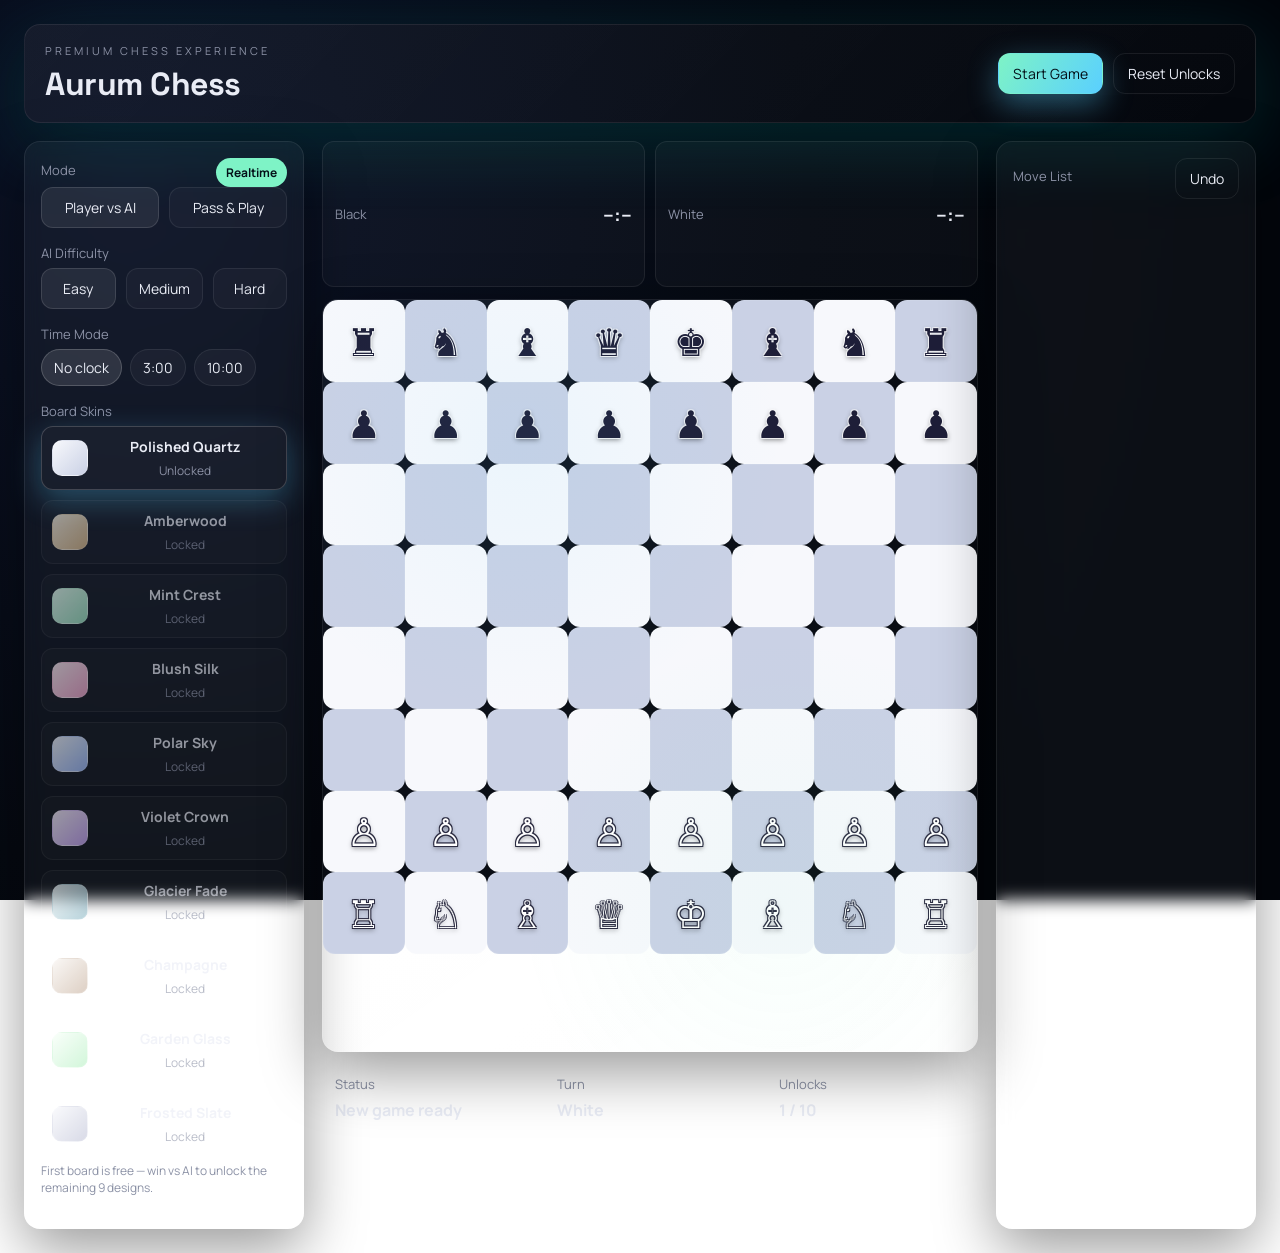
==== index.html @ 0bd2c120 "Added functionality, design sync with pieces, logic works, Contrast works and Buttons work" ====
<!DOCTYPE html>
<html lang="en">
<head>
	<meta charset="UTF-8">
	<meta name="viewport" content="width=device-width, initial-scale=1.0">
	<title>Aurum Chess</title>
	<link rel="preconnect" href="https://fonts.googleapis.com">
	<link rel="preconnect" href="https://fonts.gstatic.com" crossorigin>
	<link href="https://fonts.googleapis.com/css2?family=Manrope:wght@400;600;700&family=Space+Grotesk:wght@500;700&display=swap" rel="stylesheet">
	<link rel="stylesheet" href="styles/main.css">
</head>
<body>
	<div class="hero-grid">
		<header class="topbar">
			<div>
				<p class="eyebrow">Premium Chess Experience</p>
				<h1>Aurum Chess</h1>
			</div>
			<div class="top-actions">
				<button id="newGameBtn" class="primary">Start Game</button>
				<button id="resetProgressBtn" class="ghost" title="Reset unlocks">Reset Unlocks</button>
			</div>
		</header>

		<main class="layout">
			<section class="panel controls">
				<div class="control-block">
					<div class="label-row">
						<p class="label">Mode</p>
						<span class="pill">Realtime</span>
					</div>
					<div class="segmented">
						<button data-mode="ai" class="seg active" id="modeAI">Player vs AI</button>
						<button data-mode="pvp" class="seg" id="modePvp">Pass & Play</button>
					</div>
				</div>

				<div class="control-block" id="aiControls">
					<p class="label">AI Difficulty</p>
					<div class="segmented small">
						<button data-difficulty="easy" class="seg active">Easy</button>
						<button data-difficulty="medium" class="seg">Medium</button>
						<button data-difficulty="hard" class="seg">Hard</button>
					</div>
				</div>

				<div class="control-block">
					<p class="label">Time Mode</p>
					<div class="chips" id="timeControls">
						<button data-time="untimed" class="chip active">No clock</button>
						<button data-time="180" class="chip">3:00</button>
						<button data-time="600" class="chip">10:00</button>
					</div>
				</div>

				<div class="control-block">
					<p class="label">Board Skins</p>
					<div class="theme-grid" id="themeGrid"></div>
					<p class="hint">First board is free — win vs AI to unlock the remaining 9 designs.</p>
				</div>
			</section>

			<section class="board-wrapper">
				<div class="timers">
					<div class="clock" id="clockBlack">
						<span class="tag">Black</span>
						<span class="time" id="timeBlack">--:--</span>
					</div>
					<div class="clock" id="clockWhite">
						<span class="tag">White</span>
						<span class="time" id="timeWhite">--:--</span>
					</div>
				</div>

				<div class="board-shell">
					<div class="board" id="board"></div>
					<div class="board-overlay" id="boardOverlay"></div>
				</div>

				<div class="info-row">
					<div class="status">
						<p class="label">Status</p>
						<p class="value" id="statusText">Ready</p>
					</div>
					<div class="status">
						<p class="label">Turn</p>
						<p class="value" id="turnText">White</p>
					</div>
					<div class="status">
						<p class="label">Unlocks</p>
						<p class="value" id="unlockText">1 / 10</p>
					</div>
				</div>
			</section>

			<section class="panel moves">
				<div class="label-row">
					<p class="label">Move List</p>
					<button class="ghost" id="undoBtn">Undo</button>
				</div>
				<ol id="moveList" class="move-list"></ol>
			</section>
		</main>
	</div>

	<template id="themeCardTemplate">
		<button class="theme-card">
			<span class="swatch" aria-hidden="true"></span>
			<span class="title"></span>
			<span class="lock" aria-hidden="true">Locked</span>
		</button>
	</template>

	<script type="module" src="js/app.js"></script>
</body>
</html>
---- styles/main.css ----
* {
    box-sizing: border-box;
}

:root {
    --bg: radial-gradient(circle at 10% 20%, #0b1226, #050911 50%, #03060c 80%);
    --text: #e9ecf5;
    --muted: #8c92a6;
    --card: rgba(255, 255, 255, 0.04);
    --stroke: rgba(255, 255, 255, 0.08);
    --glow: 0 20px 80px rgba(0, 245, 255, 0.15);
    --shadow: 0 20px 60px rgba(0, 0, 0, 0.4);
    --accent: #7ef3c6;
    --accent-2: #5ad0ff;
    --danger: #ff8fa3;

    /* board theme defaults */
    --light-square: #f7f8fc;
    --dark-square: #cad1e5;
    --accent-strong: #5ad0ff;
    --accent-soft: rgba(90, 208, 255, 0.18);
}

body {
    margin: 0;
    min-height: 100vh;
    font-family: 'Manrope', system-ui, -apple-system, sans-serif;
    color: var(--text);
    background: var(--bg);
    background-attachment: fixed;
    padding: 24px;
}

.hero-grid {
    max-width: 1400px;
    margin: 0 auto;
    display: grid;
    gap: 18px;
}

.topbar {
    display: flex;
    align-items: center;
    justify-content: space-between;
    padding: 18px 20px;
    border: 1px solid var(--stroke);
    border-radius: 16px;
    background: linear-gradient(135deg, rgba(255,255,255,0.05), rgba(255,255,255,0.01));
    box-shadow: var(--glow), var(--shadow);
}

h1 {
    margin: 6px 0 0;
    font-family: 'Space Grotesk', 'Manrope', sans-serif;
    font-size: 32px;
    letter-spacing: -0.5px;
}

.eyebrow {
    margin: 0;
    text-transform: uppercase;
    letter-spacing: 3px;
    font-size: 11px;
    color: var(--muted);
}

.top-actions {
    display: flex;
    gap: 10px;
}

button {
    font-family: inherit;
    font-size: 14px;
    color: var(--text);
    border: none;
    border-radius: 12px;
    background: var(--card);
    padding: 10px 14px;
    cursor: pointer;
    border: 1px solid var(--stroke);
    transition: transform 0.15s ease, border-color 0.2s ease, background 0.2s ease, box-shadow 0.2s ease;
}

button:hover {
    transform: translateY(-1px);
    border-color: rgba(255, 255, 255, 0.18);
}

button:active {
    transform: translateY(0);
}

button.primary {
    background: linear-gradient(120deg, var(--accent), var(--accent-2));
    color: #041018;
    box-shadow: 0 10px 30px rgba(90, 208, 255, 0.4);
    border-color: transparent;
}

button.ghost {
    background: transparent;
    border-color: var(--stroke);
}

.layout {
    display: grid;
    grid-template-columns: 280px 1fr 260px;
    gap: 18px;
}

.panel {
    border: 1px solid var(--stroke);
    border-radius: 16px;
    background: var(--card);
    padding: 16px;
    box-shadow: var(--shadow);
    backdrop-filter: blur(8px);
}

.controls .control-block {
    margin-bottom: 16px;
}

.label {
    margin: 0 0 6px;
    color: var(--muted);
    font-size: 13px;
}

.label-row {
    display: flex;
    justify-content: space-between;
    align-items: center;
    gap: 10px;
}

.pill {
    padding: 6px 10px;
    border-radius: 20px;
    font-size: 12px;
    color: #041018;
    background: var(--accent);
    font-weight: 700;
}

.segmented {
    display: grid;
    grid-template-columns: repeat(2, 1fr);
    gap: 10px;
}

.segmented.small {
    grid-template-columns: repeat(3, 1fr);
}

.seg {
    padding: 10px 12px;
    background: rgba(255, 255, 255, 0.03);
}

.seg.active {
    background: rgba(255, 255, 255, 0.08);
    border-color: rgba(255, 255, 255, 0.12);
}

.chips {
    display: flex;
    gap: 8px;
    flex-wrap: wrap;
}

.chip {
    background: rgba(255, 255, 255, 0.04);
    border-radius: 999px;
    padding: 8px 12px;
    border: 1px solid var(--stroke);
}

.chip.active {
    background: rgba(255, 255, 255, 0.12);
    border-color: rgba(255, 255, 255, 0.18);
}

.theme-grid {
    display: grid;
    grid-template-columns: repeat(auto-fit, minmax(120px, 1fr));
    gap: 10px;
}

.theme-card {
    width: 100%;
    padding: 10px;
    display: grid;
    gap: 6px;
    align-items: center;
    grid-template-columns: 36px 1fr;
    grid-template-rows: auto auto;
    background: rgba(255, 255, 255, 0.03);
}

.theme-card .swatch {
    width: 36px;
    height: 36px;
    border-radius: 10px;
    border: 1px solid rgba(255, 255, 255, 0.15);
    grid-row: span 2;
}

.theme-card .title {
    font-weight: 700;
}

.theme-card .lock {
    color: var(--muted);
    font-size: 12px;
}

.theme-card.locked {
    opacity: 0.6;
    cursor: not-allowed;
}

.theme-card.active {
    border-color: rgba(255, 255, 255, 0.18);
    box-shadow: 0 10px 30px rgba(90, 208, 255, 0.3);
}

.hint {
    margin: 6px 0 0;
    font-size: 12px;
    color: var(--muted);
}

.board-wrapper {
    display: grid;
    gap: 12px;
}

.timers {
    display: grid;
    grid-template-columns: repeat(2, 1fr);
    gap: 10px;
}

.clock {
    border: 1px solid var(--stroke);
    border-radius: 12px;
    padding: 10px 12px;
    background: rgba(255, 255, 255, 0.03);
    display: flex;
    align-items: center;
    justify-content: space-between;
}

.clock .tag {
    color: var(--muted);
    font-size: 13px;
}

.clock .time {
    font-weight: 700;
    font-size: 20px;
}

.board-shell {
    position: relative;
    border-radius: 16px;
    overflow: hidden;
    box-shadow: var(--shadow);
    border: 1px solid var(--stroke);
    background: linear-gradient(145deg, rgba(255,255,255,0.04), rgba(255,255,255,0.01));
}

.board {
    position: relative;
    width: 100%;
    aspect-ratio: 1;
    display: grid;
    grid-template-columns: repeat(8, 1fr);
    grid-template-rows: repeat(8, 1fr);
}

.square {
    position: relative;
    display: grid;
    place-items: center;
    font-size: 36px;
    user-select: none;
    transition: background 0.2s ease, transform 0.1s ease;
}

.square.light {
    background: var(--light-square);
}

.square.dark {
    background: var(--dark-square);
}

.square .piece {
    font-size: 38px;
    line-height: 1;
    display: block;
    pointer-events: none;
    user-select: none;
    transition: transform 0.1s ease;
}

/* White pieces — ivory fill, crisp dark outline on every theme */
.square .piece-w {
    color: var(--pw-color, #f5f2e8);
    text-shadow:
        1px  1px 0 var(--pw-stroke, #1a1a2a),
       -1px -1px 0 var(--pw-stroke, #1a1a2a),
        1px -1px 0 var(--pw-stroke, #1a1a2a),
       -1px  1px 0 var(--pw-stroke, #1a1a2a),
        0    2px 5px rgba(0,0,0,0.55);
}

/* Black pieces — deep fill, light halo so they pop on bright squares */
.square .piece-b {
    color: var(--pb-color, #1c1830);
    text-shadow:
        1px  1px 0 var(--pb-stroke, rgba(255,255,255,0.55)),
       -1px -1px 0 var(--pb-stroke, rgba(255,255,255,0.55)),
        1px -1px 0 var(--pb-stroke, rgba(255,255,255,0.55)),
       -1px  1px 0 var(--pb-stroke, rgba(255,255,255,0.55)),
        0    2px 5px rgba(0,0,0,0.45);
}

.square.highlight-move::after {
    content: '';
    width: 18px;
    height: 18px;
    border-radius: 50%;
    background: var(--accent-soft);
    border: 2px solid var(--accent-strong);
    position: absolute;
}

.square.capture::after {
    width: 70%;
    height: 70%;
    border-radius: 10px;
}

.square.selected {
    outline: 2px solid var(--accent-strong);
    outline-offset: -2px;
}

.square.last-move {
    box-shadow: inset 0 0 0 3px rgba(255, 255, 255, 0.18);
}

.square.in-check {
    box-shadow: inset 0 0 0 3px var(--danger);
}

.board-overlay {
    position: absolute;
    inset: 0;
    pointer-events: none;
    background: radial-gradient(circle at 30% 20%, rgba(90, 208, 255, 0.07), transparent 35%),
                radial-gradient(circle at 70% 80%, rgba(126, 243, 198, 0.06), transparent 35%);
}

.info-row {
    display: grid;
    grid-template-columns: repeat(3, 1fr);
    gap: 10px;
}

.status {
    border: 1px solid var(--stroke);
    border-radius: 12px;
    padding: 10px 12px;
    background: rgba(255, 255, 255, 0.03);
}

.status .value {
    margin: 2px 0 0;
    font-size: 16px;
    font-weight: 700;
}

.moves .move-list {
    margin: 12px 0 0;
    padding-left: 20px;
    max-height: calc(100vh - 220px);
    overflow-y: auto;
    display: grid;
    gap: 8px;
}

.move-list li {
    background: rgba(255, 255, 255, 0.03);
    padding: 8px 10px;
    border-radius: 10px;
    border: 1px solid var(--stroke);
    list-style-position: inside;
}

@media (max-width: 1100px) {
    .layout {
        grid-template-columns: 1fr;
    }

    .timers {
        grid-template-columns: repeat(2, minmax(0, 1fr));
    }

    .info-row {
        grid-template-columns: repeat(3, minmax(0, 1fr));
    }
}

@media (max-width: 720px) {
    body {
        padding: 14px;
    }

    .layout {
        grid-template-columns: 1fr;
    }

    .board {
        max-width: 100%;
    }

    .info-row {
        grid-template-columns: repeat(2, minmax(0, 1fr));
    }
}

/* ── Board theme swatches ───────────────────────────────────────────────
   Each theme sets square colours, accent colours, and overrides
   piece fill / stroke so pieces are always readable on that palette.
──────────────────────────────────────────────────────────────────────── */

/* 0 · Polished Quartz (cool grey-blue) */
.theme-0 {
    --light-square: #f7f8fc; --dark-square: #cad1e5;
    --accent-strong: #5ad0ff; --accent-soft: rgba(90,208,255,0.18);
    --pw-color: #ffffff; --pw-stroke: #2a2a40;
    --pb-color: #1e1e38; --pb-stroke: rgba(255,255,255,0.6);
}

/* 1 · Amberwood (warm honey-brown) */
.theme-1 {
    --light-square: #f8f0df; --dark-square: #d8b889;
    --accent-strong: #ffb347; --accent-soft: rgba(255,179,71,0.22);
    --pw-color: #fff8e7; --pw-stroke: #3d1c02;
    --pb-color: #2b0f00; --pb-stroke: rgba(255,230,180,0.65);
}

/* 2 · Mint Crest (fresh green) */
.theme-2 {
    --light-square: #e7fff3; --dark-square: #9de5c2;
    --accent-strong: #46d681; --accent-soft: rgba(70,214,129,0.18);
    --pw-color: #f4fff9; --pw-stroke: #0d2b1a;
    --pb-color: #0d2b1a; --pb-stroke: rgba(200,255,225,0.6);
}

/* 3 · Blush Silk (soft pink) */
.theme-3 {
    --light-square: #ffeef5; --dark-square: #f3a6cd;
    --accent-strong: #ff6fbd; --accent-soft: rgba(255,111,189,0.18);
    --pw-color: #fff0f7; --pw-stroke: #5a0030;
    --pb-color: #3b0020; --pb-stroke: rgba(255,210,235,0.65);
}

/* 4 · Polar Sky (periwinkle-blue) */
.theme-4 {
    --light-square: #f2f7ff; --dark-square: #9fbdfc;
    --accent-strong: #6f8bff; --accent-soft: rgba(111,139,255,0.2);
    --pw-color: #eef4ff; --pw-stroke: #18215c;
    --pb-color: #101840; --pb-stroke: rgba(210,225,255,0.6);
}

/* 5 · Violet Crown (lavender-purple) */
.theme-5 {
    --light-square: #f9f2ff; --dark-square: #c9a6f7;
    --accent-strong: #b073ff; --accent-soft: rgba(176,115,255,0.2);
    --pw-color: #fbf4ff; --pw-stroke: #2e0050;
    --pb-color: #220040; --pb-stroke: rgba(240,210,255,0.6);
}

/* 6 · Glacier Fade (teal-grey) */
.theme-6 {
    --light-square: #eef6f7; --dark-square: #89b6c4;
    --accent-strong: #49c1ff; --accent-soft: rgba(73,193,255,0.16);
    --pw-color: #f0fafc; --pw-stroke: #0d2d38;
    --pb-color: #062030; --pb-stroke: rgba(195,235,245,0.6);
}

/* 7 · Champagne (warm taupe) */
.theme-7 {
    --light-square: #f7f3ef; --dark-square: #c7b09d;
    --accent-strong: #e5c08c; --accent-soft: rgba(229,192,140,0.2);
    --pw-color: #fffbf5; --pw-stroke: #3a2510;
    --pb-color: #2a180a; --pb-stroke: rgba(255,240,210,0.6);
}

/* 8 · Garden Glass (bright sage) */
.theme-8 {
    --light-square: #f6fff7; --dark-square: #b5f0c2;
    --accent-strong: #7be495; --accent-soft: rgba(123,228,149,0.2);
    --pw-color: #f4fff6; --pw-stroke: #103020;
    --pb-color: #0c2518; --pb-stroke: rgba(210,255,220,0.6);
}

/* 9 · Frosted Slate (muted silver) */
.theme-9 {
    --light-square: #f6f7fb; --dark-square: #bfc2d7;
    --accent-strong: #9aa4ff; --accent-soft: rgba(154,164,255,0.2);
    --pw-color: #f8f9ff; --pw-stroke: #20223a;
    --pb-color: #181a30; --pb-stroke: rgba(220,225,255,0.6);
}
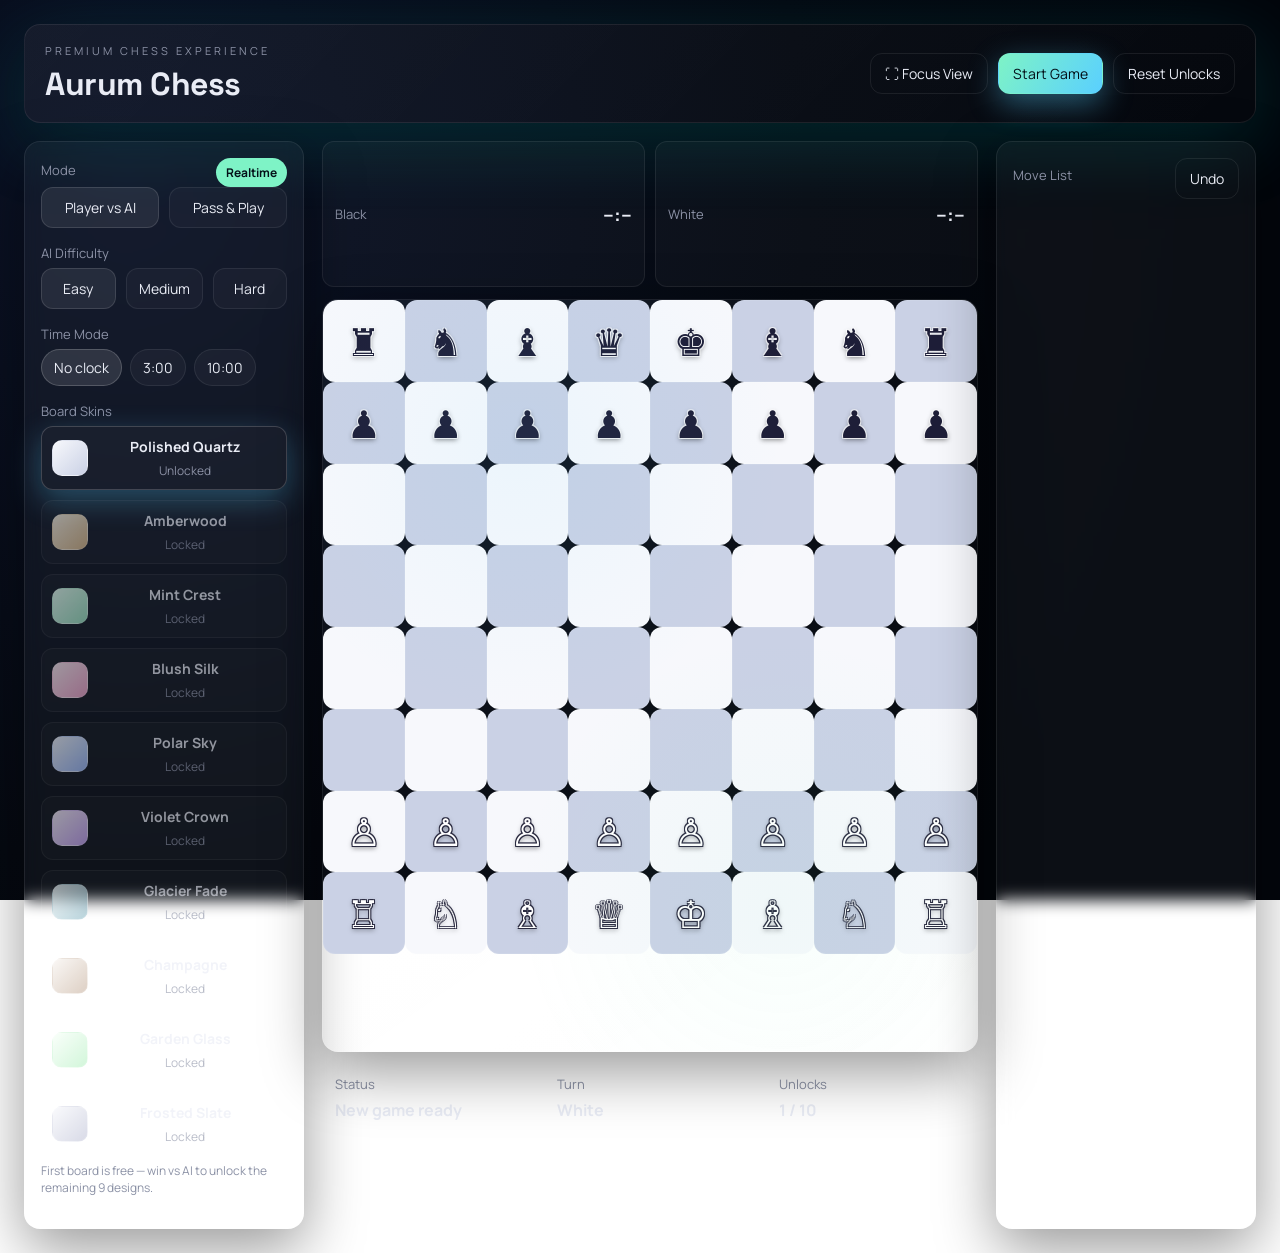
==== commit 5088818d: "Added focus mode and made local server friendly." ====
--- a/index.html
+++ b/index.html
@@ -17,6 +17,7 @@
 				<h1>Aurum Chess</h1>
 			</div>
 			<div class="top-actions">
+				<button id="focusBtn" class="ghost" title="Toggle board focus view">⛶ Focus View</button>
 				<button id="newGameBtn" class="primary">Start Game</button>
 				<button id="resetProgressBtn" class="ghost" title="Reset unlocks">Reset Unlocks</button>
 			</div>
@@ -111,6 +112,52 @@
 		</button>
 	</template>
 
-	<script type="module" src="js/app.js"></script>
+	<!-- Focus-mode overlay -->
+	<div class="focus-overlay" id="focusOverlay" aria-hidden="true">
+		<div class="focus-board-col">
+			<div class="focus-captured" id="focusCapturedBlack">
+				<span class="fc-label">Black took</span>
+				<span class="fc-pieces" id="fcBlackPieces"></span>
+			</div>
+			<div class="focus-board-shell" id="focusBoardShell"></div>
+			<div class="focus-captured" id="focusCapturedWhite">
+				<span class="fc-label">White took</span>
+				<span class="fc-pieces" id="fcWhitePieces"></span>
+			</div>
+		</div>
+		<aside class="focus-sidebar">
+			<div class="focus-clocks">
+				<div class="focus-clock" id="focusClockBlack">
+					<span class="fc-name">Black</span>
+					<span class="fc-time" id="focusTimeBlack">--:--</span>
+				</div>
+				<div class="focus-clock" id="focusClockWhite">
+					<span class="fc-name">White</span>
+					<span class="fc-time" id="focusTimeWhite">--:--</span>
+				</div>
+			</div>
+			<div class="focus-status-row">
+				<div class="focus-stat">
+					<p class="label">Status</p>
+					<p class="value" id="focusStatusText">Ready</p>
+				</div>
+				<div class="focus-stat">
+					<p class="label">Turn</p>
+					<p class="value" id="focusTurnText">White</p>
+				</div>
+			</div>
+			<div class="focus-moves-wrap">
+				<div class="label-row">
+					<p class="label">Move List</p>
+				</div>
+				<ol id="focusMoveList" class="move-list focus-move-list"></ol>
+			</div>
+			<button class="ghost focus-exit" id="focusExitBtn">✕ Exit Focus</button>
+		</aside>
+	</div>
+
+	<script src="js/chessEngine.js"></script>
+	<script src="js/ai.js"></script>
+	<script src="js/app.js"></script>
 </body>
 </html>
--- a/styles/main.css
+++ b/styles/main.css
@@ -434,7 +434,201 @@
     }
 }
 
-/* ── Board theme swatches ───────────────────────────────────────────────
+/* ── Focus View ────────────────────────────────────────────────────────── */
+
+.focus-overlay {
+    display: none;
+    position: fixed;
+    inset: 0;
+    z-index: 100;
+    background: var(--bg);
+    background-attachment: fixed;
+    padding: 18px;
+    gap: 18px;
+    align-items: stretch;
+}
+
+body.focus-active .focus-overlay {
+    display: grid;
+    grid-template-columns: 1fr 340px;
+    grid-template-rows: 1fr;
+}
+
+/* Left column: captured bar + board + captured bar */
+.focus-board-col {
+    display: grid;
+    grid-template-rows: auto 1fr auto;
+    gap: 10px;
+    min-width: 0;
+}
+
+.focus-board-shell {
+    position: relative;
+    min-width: 0;
+    min-height: 0;
+}
+
+/* The actual .board-shell inside focus gets square sizing via container */
+.focus-board-shell .board-shell {
+    width: 100%;
+    height: 100%;
+    max-height: calc(100vh - 120px);
+    aspect-ratio: 1;
+    border-radius: 16px;
+    overflow: hidden;
+    box-shadow: var(--shadow);
+    border: 1px solid var(--stroke);
+}
+
+.focus-board-shell .board {
+    width: 100%;
+    height: 100%;
+    aspect-ratio: 1;
+}
+
+/* Captured pieces bars */
+.focus-captured {
+    display: flex;
+    align-items: center;
+    gap: 10px;
+    padding: 8px 12px;
+    border: 1px solid var(--stroke);
+    border-radius: 12px;
+    background: rgba(255,255,255,0.03);
+    flex-wrap: wrap;
+}
+
+.fc-label {
+    font-size: 12px;
+    color: var(--muted);
+    white-space: nowrap;
+    font-weight: 600;
+    text-transform: uppercase;
+    letter-spacing: 1px;
+}
+
+.fc-pieces {
+    font-size: 20px;
+    letter-spacing: 2px;
+    line-height: 1;
+}
+
+/* Right sidebar */
+.focus-sidebar {
+    display: grid;
+    grid-template-rows: auto auto 1fr auto;
+    gap: 14px;
+    padding: 14px;
+    border: 1px solid var(--stroke);
+    border-radius: 16px;
+    background: rgba(255,255,255,0.03);
+    backdrop-filter: blur(10px);
+    overflow: hidden;
+}
+
+.focus-clocks {
+    display: grid;
+    grid-template-columns: 1fr 1fr;
+    gap: 10px;
+}
+
+.focus-clock {
+    border: 1px solid var(--stroke);
+    border-radius: 12px;
+    padding: 12px 14px;
+    background: rgba(255,255,255,0.03);
+    text-align: center;
+    transition: border-color 0.25s ease, box-shadow 0.25s ease;
+}
+
+.focus-clock.active {
+    border-color: var(--accent);
+    box-shadow: 0 0 20px rgba(126,243,198,0.25);
+}
+
+.focus-clock .fc-name {
+    display: block;
+    font-size: 12px;
+    color: var(--muted);
+    text-transform: uppercase;
+    letter-spacing: 1.5px;
+    margin-bottom: 6px;
+}
+
+.focus-clock .fc-time {
+    display: block;
+    font-family: 'Space Grotesk', monospace;
+    font-size: 28px;
+    font-weight: 700;
+    letter-spacing: 2px;
+}
+
+.focus-status-row {
+    display: grid;
+    grid-template-columns: 1fr 1fr;
+    gap: 10px;
+}
+
+.focus-stat {
+    border: 1px solid var(--stroke);
+    border-radius: 12px;
+    padding: 10px 12px;
+    background: rgba(255,255,255,0.03);
+}
+
+.focus-stat .label {
+    margin: 0 0 4px;
+    font-size: 12px;
+    color: var(--muted);
+}
+
+.focus-stat .value {
+    margin: 0;
+    font-size: 15px;
+    font-weight: 700;
+}
+
+.focus-moves-wrap {
+    overflow: hidden;
+    display: flex;
+    flex-direction: column;
+    gap: 8px;
+}
+
+.focus-move-list {
+    flex: 1;
+    overflow-y: auto;
+    max-height: none;
+    height: 100%;
+}
+
+.focus-exit {
+    width: 100%;
+    justify-content: center;
+    text-align: center;
+    border-color: var(--danger);
+    color: var(--danger);
+}
+
+.focus-exit:hover {
+    background: rgba(255,143,163,0.08);
+}
+
+@media (max-width: 800px) {
+    body.focus-active .focus-overlay {
+        grid-template-columns: 1fr;
+        grid-template-rows: 1fr auto;
+        overflow-y: auto;
+    }
+    .focus-board-shell .board-shell {
+        max-height: 60vw;
+    }
+    .focus-sidebar {
+        grid-template-rows: auto auto auto auto;
+    }
+}
+
+/* ── end Focus View ───────────────────────────────────────────────────
    Each theme sets square colours, accent colours, and overrides
    piece fill / stroke so pieces are always readable on that palette.
 ──────────────────────────────────────────────────────────────────────── */
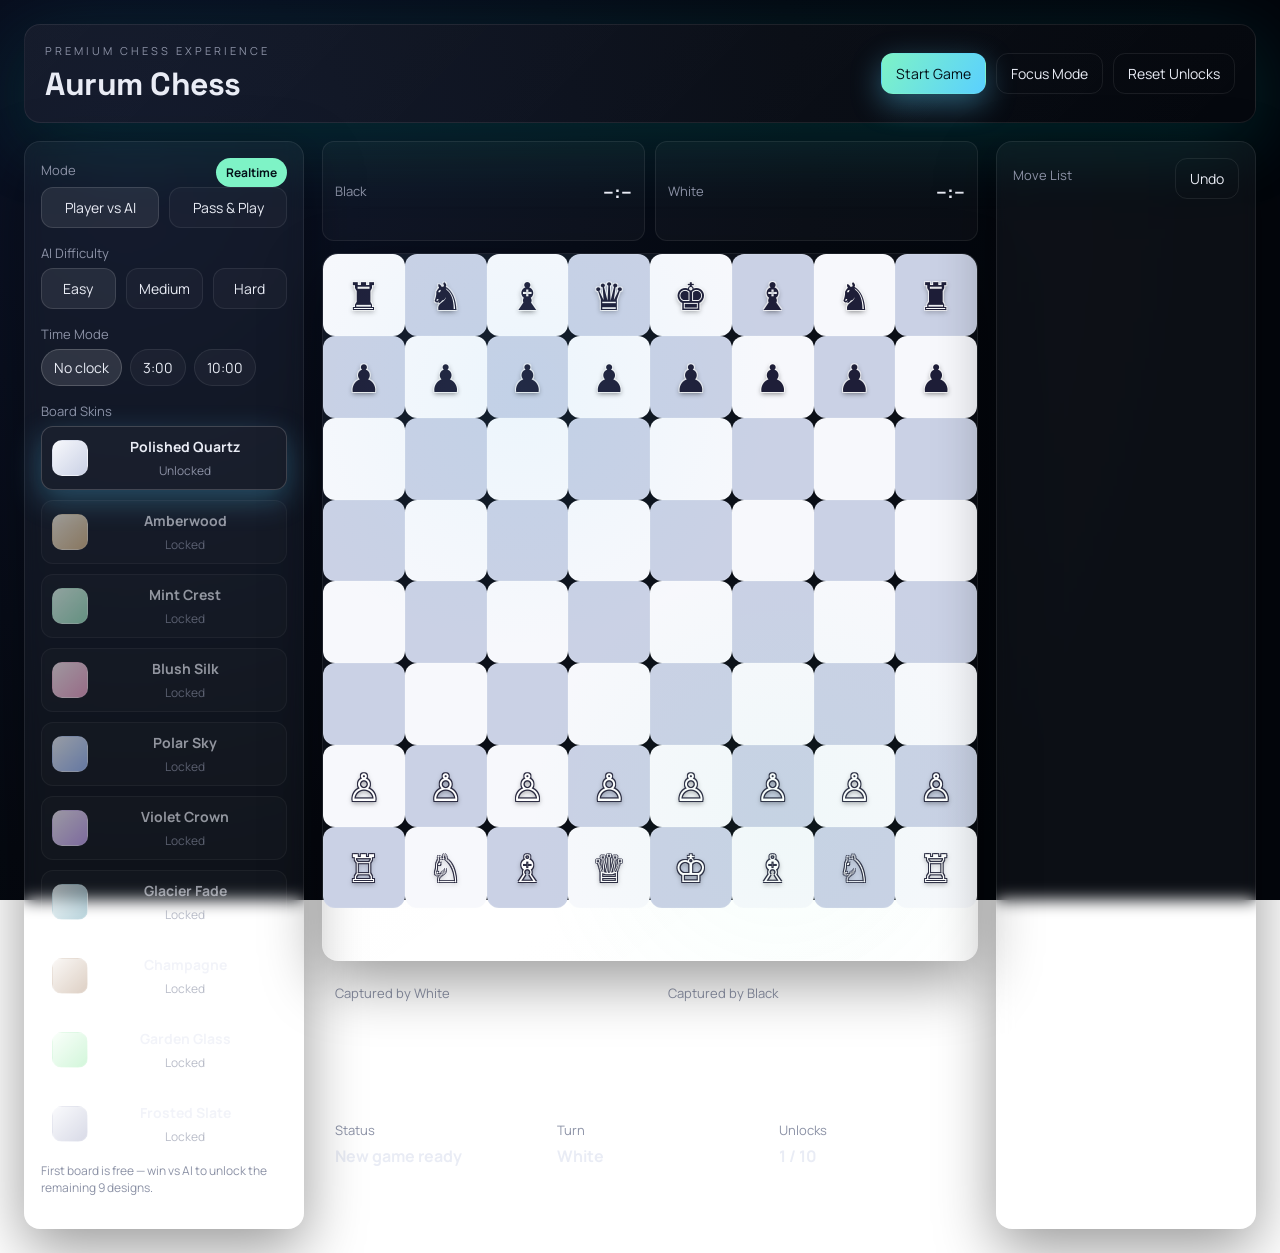
==== commit dd1446fc: "Completely optimized and all bugs fixed for focus mode (18-02-2026)" ====
--- a/index.html
+++ b/index.html
@@ -17,13 +17,67 @@
 				<h1>Aurum Chess</h1>
 			</div>
 			<div class="top-actions">
-				<button id="focusBtn" class="ghost" title="Toggle board focus view">⛶ Focus View</button>
 				<button id="newGameBtn" class="primary">Start Game</button>
+				<button id="focusModeBtn" class="ghost">Focus Mode</button>
 				<button id="resetProgressBtn" class="ghost" title="Reset unlocks">Reset Unlocks</button>
 			</div>
 		</header>
 
-		<main class="layout">
+		<!-- ═══ Focus Mode Layout (hidden by default) ═══ -->
+		<div class="focus-layout" id="focusLayout">
+			<div class="focus-board-area">
+				<div class="board-shell" id="focusBoardShell">
+					<div class="board" id="focusBoard"></div>
+					<div class="board-overlay"></div>
+				</div>
+			</div>
+
+			<div class="focus-center">
+				<div class="focus-clock">
+					<span class="tag">Black</span>
+					<span class="time" id="focusTimeBlack">--:--</span>
+				</div>
+
+				<div class="focus-captured">
+					<p class="label">Captured by White</p>
+					<div class="captured-row" id="focusCapturedWhite"></div>
+				</div>
+
+				<div class="focus-vs">VS</div>
+
+				<div class="focus-captured">
+					<p class="label">Captured by Black</p>
+					<div class="captured-row" id="focusCapturedBlack"></div>
+				</div>
+
+				<div class="focus-clock">
+					<span class="tag">White</span>
+					<span class="time" id="focusTimeWhite">--:--</span>
+				</div>
+			</div>
+
+			<div class="focus-right panel">
+				<div class="focus-info">
+					<div class="status">
+						<p class="label">Status</p>
+						<p class="value" id="focusStatusText">Ready</p>
+					</div>
+					<div class="status">
+						<p class="label">Turn</p>
+						<p class="value" id="focusTurnText">White</p>
+					</div>
+				</div>
+				<div class="label-row">
+					<p class="label">Move List</p>
+					<button class="ghost" id="focusUndoBtn">Undo</button>
+				</div>
+				<ol id="focusMoveList" class="move-list"></ol>
+				<button class="ghost exit-focus-btn" id="exitFocusBtn">✕ Exit Focus</button>
+			</div>
+		</div>
+
+		<!-- ═══ Normal Layout ═══ -->
+		<main class="layout" id="normalLayout">
 			<section class="panel controls">
 				<div class="control-block">
 					<div class="label-row">
@@ -78,6 +132,17 @@
 					<div class="board-overlay" id="boardOverlay"></div>
 				</div>
 
+				<div class="captured-bar">
+					<div class="captured-side">
+						<p class="label">Captured by White</p>
+						<div class="captured-row" id="capturedWhite"></div>
+					</div>
+					<div class="captured-side">
+						<p class="label">Captured by Black</p>
+						<div class="captured-row" id="capturedBlack"></div>
+					</div>
+				</div>
+
 				<div class="info-row">
 					<div class="status">
 						<p class="label">Status</p>
@@ -112,52 +177,6 @@
 		</button>
 	</template>
 
-	<!-- Focus-mode overlay -->
-	<div class="focus-overlay" id="focusOverlay" aria-hidden="true">
-		<div class="focus-board-col">
-			<div class="focus-captured" id="focusCapturedBlack">
-				<span class="fc-label">Black took</span>
-				<span class="fc-pieces" id="fcBlackPieces"></span>
-			</div>
-			<div class="focus-board-shell" id="focusBoardShell"></div>
-			<div class="focus-captured" id="focusCapturedWhite">
-				<span class="fc-label">White took</span>
-				<span class="fc-pieces" id="fcWhitePieces"></span>
-			</div>
-		</div>
-		<aside class="focus-sidebar">
-			<div class="focus-clocks">
-				<div class="focus-clock" id="focusClockBlack">
-					<span class="fc-name">Black</span>
-					<span class="fc-time" id="focusTimeBlack">--:--</span>
-				</div>
-				<div class="focus-clock" id="focusClockWhite">
-					<span class="fc-name">White</span>
-					<span class="fc-time" id="focusTimeWhite">--:--</span>
-				</div>
-			</div>
-			<div class="focus-status-row">
-				<div class="focus-stat">
-					<p class="label">Status</p>
-					<p class="value" id="focusStatusText">Ready</p>
-				</div>
-				<div class="focus-stat">
-					<p class="label">Turn</p>
-					<p class="value" id="focusTurnText">White</p>
-				</div>
-			</div>
-			<div class="focus-moves-wrap">
-				<div class="label-row">
-					<p class="label">Move List</p>
-				</div>
-				<ol id="focusMoveList" class="move-list focus-move-list"></ol>
-			</div>
-			<button class="ghost focus-exit" id="focusExitBtn">✕ Exit Focus</button>
-		</aside>
-	</div>
-
-	<script src="js/chessEngine.js"></script>
-	<script src="js/ai.js"></script>
-	<script src="js/app.js"></script>
+	<script type="module" src="js/app.js"></script>
 </body>
 </html>
--- a/styles/main.css
+++ b/styles/main.css
@@ -372,6 +372,28 @@
     gap: 10px;
 }
 
+.captured-bar {
+    display: grid;
+    grid-template-columns: 1fr 1fr;
+    gap: 10px;
+}
+
+.captured-side {
+    border: 1px solid var(--stroke);
+    border-radius: 12px;
+    padding: 10px 12px;
+    background: rgba(255, 255, 255, 0.03);
+}
+
+.captured-row {
+    display: flex;
+    flex-wrap: wrap;
+    gap: 2px;
+    min-height: 28px;
+    font-size: 22px;
+    line-height: 1;
+}
+
 .status {
     border: 1px solid var(--stroke);
     border-radius: 12px;
@@ -434,201 +456,7 @@
     }
 }
 
-/* ── Focus View ────────────────────────────────────────────────────────── */
-
-.focus-overlay {
-    display: none;
-    position: fixed;
-    inset: 0;
-    z-index: 100;
-    background: var(--bg);
-    background-attachment: fixed;
-    padding: 18px;
-    gap: 18px;
-    align-items: stretch;
-}
-
-body.focus-active .focus-overlay {
-    display: grid;
-    grid-template-columns: 1fr 340px;
-    grid-template-rows: 1fr;
-}
-
-/* Left column: captured bar + board + captured bar */
-.focus-board-col {
-    display: grid;
-    grid-template-rows: auto 1fr auto;
-    gap: 10px;
-    min-width: 0;
-}
-
-.focus-board-shell {
-    position: relative;
-    min-width: 0;
-    min-height: 0;
-}
-
-/* The actual .board-shell inside focus gets square sizing via container */
-.focus-board-shell .board-shell {
-    width: 100%;
-    height: 100%;
-    max-height: calc(100vh - 120px);
-    aspect-ratio: 1;
-    border-radius: 16px;
-    overflow: hidden;
-    box-shadow: var(--shadow);
-    border: 1px solid var(--stroke);
-}
-
-.focus-board-shell .board {
-    width: 100%;
-    height: 100%;
-    aspect-ratio: 1;
-}
-
-/* Captured pieces bars */
-.focus-captured {
-    display: flex;
-    align-items: center;
-    gap: 10px;
-    padding: 8px 12px;
-    border: 1px solid var(--stroke);
-    border-radius: 12px;
-    background: rgba(255,255,255,0.03);
-    flex-wrap: wrap;
-}
-
-.fc-label {
-    font-size: 12px;
-    color: var(--muted);
-    white-space: nowrap;
-    font-weight: 600;
-    text-transform: uppercase;
-    letter-spacing: 1px;
-}
-
-.fc-pieces {
-    font-size: 20px;
-    letter-spacing: 2px;
-    line-height: 1;
-}
-
-/* Right sidebar */
-.focus-sidebar {
-    display: grid;
-    grid-template-rows: auto auto 1fr auto;
-    gap: 14px;
-    padding: 14px;
-    border: 1px solid var(--stroke);
-    border-radius: 16px;
-    background: rgba(255,255,255,0.03);
-    backdrop-filter: blur(10px);
-    overflow: hidden;
-}
-
-.focus-clocks {
-    display: grid;
-    grid-template-columns: 1fr 1fr;
-    gap: 10px;
-}
-
-.focus-clock {
-    border: 1px solid var(--stroke);
-    border-radius: 12px;
-    padding: 12px 14px;
-    background: rgba(255,255,255,0.03);
-    text-align: center;
-    transition: border-color 0.25s ease, box-shadow 0.25s ease;
-}
-
-.focus-clock.active {
-    border-color: var(--accent);
-    box-shadow: 0 0 20px rgba(126,243,198,0.25);
-}
-
-.focus-clock .fc-name {
-    display: block;
-    font-size: 12px;
-    color: var(--muted);
-    text-transform: uppercase;
-    letter-spacing: 1.5px;
-    margin-bottom: 6px;
-}
-
-.focus-clock .fc-time {
-    display: block;
-    font-family: 'Space Grotesk', monospace;
-    font-size: 28px;
-    font-weight: 700;
-    letter-spacing: 2px;
-}
-
-.focus-status-row {
-    display: grid;
-    grid-template-columns: 1fr 1fr;
-    gap: 10px;
-}
-
-.focus-stat {
-    border: 1px solid var(--stroke);
-    border-radius: 12px;
-    padding: 10px 12px;
-    background: rgba(255,255,255,0.03);
-}
-
-.focus-stat .label {
-    margin: 0 0 4px;
-    font-size: 12px;
-    color: var(--muted);
-}
-
-.focus-stat .value {
-    margin: 0;
-    font-size: 15px;
-    font-weight: 700;
-}
-
-.focus-moves-wrap {
-    overflow: hidden;
-    display: flex;
-    flex-direction: column;
-    gap: 8px;
-}
-
-.focus-move-list {
-    flex: 1;
-    overflow-y: auto;
-    max-height: none;
-    height: 100%;
-}
-
-.focus-exit {
-    width: 100%;
-    justify-content: center;
-    text-align: center;
-    border-color: var(--danger);
-    color: var(--danger);
-}
-
-.focus-exit:hover {
-    background: rgba(255,143,163,0.08);
-}
-
-@media (max-width: 800px) {
-    body.focus-active .focus-overlay {
-        grid-template-columns: 1fr;
-        grid-template-rows: 1fr auto;
-        overflow-y: auto;
-    }
-    .focus-board-shell .board-shell {
-        max-height: 60vw;
-    }
-    .focus-sidebar {
-        grid-template-rows: auto auto auto auto;
-    }
-}
-
-/* ── end Focus View ───────────────────────────────────────────────────
+/* ── Board theme swatches ───────────────────────────────────────────────
    Each theme sets square colours, accent colours, and overrides
    piece fill / stroke so pieces are always readable on that palette.
 ──────────────────────────────────────────────────────────────────────── */
@@ -712,3 +540,160 @@
     --pw-color: #f8f9ff; --pw-stroke: #20223a;
     --pb-color: #181a30; --pb-stroke: rgba(220,225,255,0.6);
 }
+
+/* ═══════════════════════════════════════════
+   FOCUS MODE LAYOUT
+   ═══════════════════════════════════════════ */
+
+.focus-layout {
+    display: none;
+}
+
+.focus-layout.active {
+    display: flex;
+    flex-direction: row;
+    height: 100vh;
+    width: 100vw;
+    position: fixed;
+    top: 0;
+    left: 0;
+    z-index: 1000;
+    background: var(--bg);
+    background-attachment: fixed;
+    overflow: hidden;
+}
+
+/* Left — board fills entire area as a square */
+.focus-board-area {
+    flex: 1;
+    display: flex;
+    align-items: center;
+    justify-content: center;
+    padding: 12px;
+    min-width: 0;
+}
+
+.focus-board-area .board-shell {
+    width: calc(100vh - 24px);
+    max-width: 100%;
+    height: calc(100vh - 24px);
+    max-height: 100%;
+}
+
+.focus-board-area .board {
+    position: relative;
+    width: 100%;
+    height: 100%;
+    display: grid;
+    grid-template-columns: repeat(8, 1fr);
+    grid-template-rows: repeat(8, 1fr);
+}
+
+/* Center — clocks + captured */
+.focus-center {
+    width: 200px;
+    min-width: 200px;
+    display: flex;
+    flex-direction: column;
+    gap: 14px;
+    padding: 16px 12px;
+    justify-content: center;
+    border-left: 1px solid var(--stroke);
+    border-right: 1px solid var(--stroke);
+    background: rgba(255, 255, 255, 0.02);
+}
+
+.focus-clock {
+    border: 1px solid var(--stroke);
+    border-radius: 12px;
+    padding: 14px 16px;
+    background: rgba(255, 255, 255, 0.03);
+    display: flex;
+    align-items: center;
+    justify-content: space-between;
+}
+
+.focus-clock .tag {
+    color: var(--muted);
+    font-size: 14px;
+    font-weight: 600;
+}
+
+.focus-clock .time {
+    font-weight: 700;
+    font-size: 28px;
+}
+
+.focus-captured {
+    border: 1px solid var(--stroke);
+    border-radius: 12px;
+    padding: 12px;
+    background: rgba(255, 255, 255, 0.03);
+}
+
+.focus-captured .captured-row {
+    min-height: 32px;
+    font-size: 24px;
+}
+
+.focus-vs {
+    text-align: center;
+    font-family: 'Space Grotesk', sans-serif;
+    font-size: 18px;
+    font-weight: 700;
+    color: var(--muted);
+    letter-spacing: 4px;
+}
+
+/* Right — info + moves + exit */
+.focus-right {
+    width: 280px;
+    min-width: 280px;
+    display: flex;
+    flex-direction: column;
+    gap: 12px;
+    overflow: hidden;
+}
+
+.focus-info {
+    display: grid;
+    grid-template-columns: 1fr 1fr;
+    gap: 10px;
+}
+
+.focus-right .move-list {
+    flex: 1;
+    max-height: none;
+    overflow-y: auto;
+}
+
+.exit-focus-btn {
+    margin-top: auto;
+    width: 100%;
+    padding: 14px;
+    font-size: 15px;
+    font-weight: 600;
+    color: var(--danger);
+    border-color: rgba(255,143,163,0.25);
+}
+
+.exit-focus-btn:hover {
+    background: rgba(255,143,163,0.08);
+}
+
+/* Hide normal layout when focus is active */
+body.focus-active .hero-grid > header,
+body.focus-active #normalLayout {
+    display: none !important;
+}
+
+body.focus-active {
+    padding: 0;
+    overflow: hidden;
+}
+
+body.focus-active .hero-grid {
+    max-width: 100%;
+    gap: 0;
+    height: 100vh;
+}
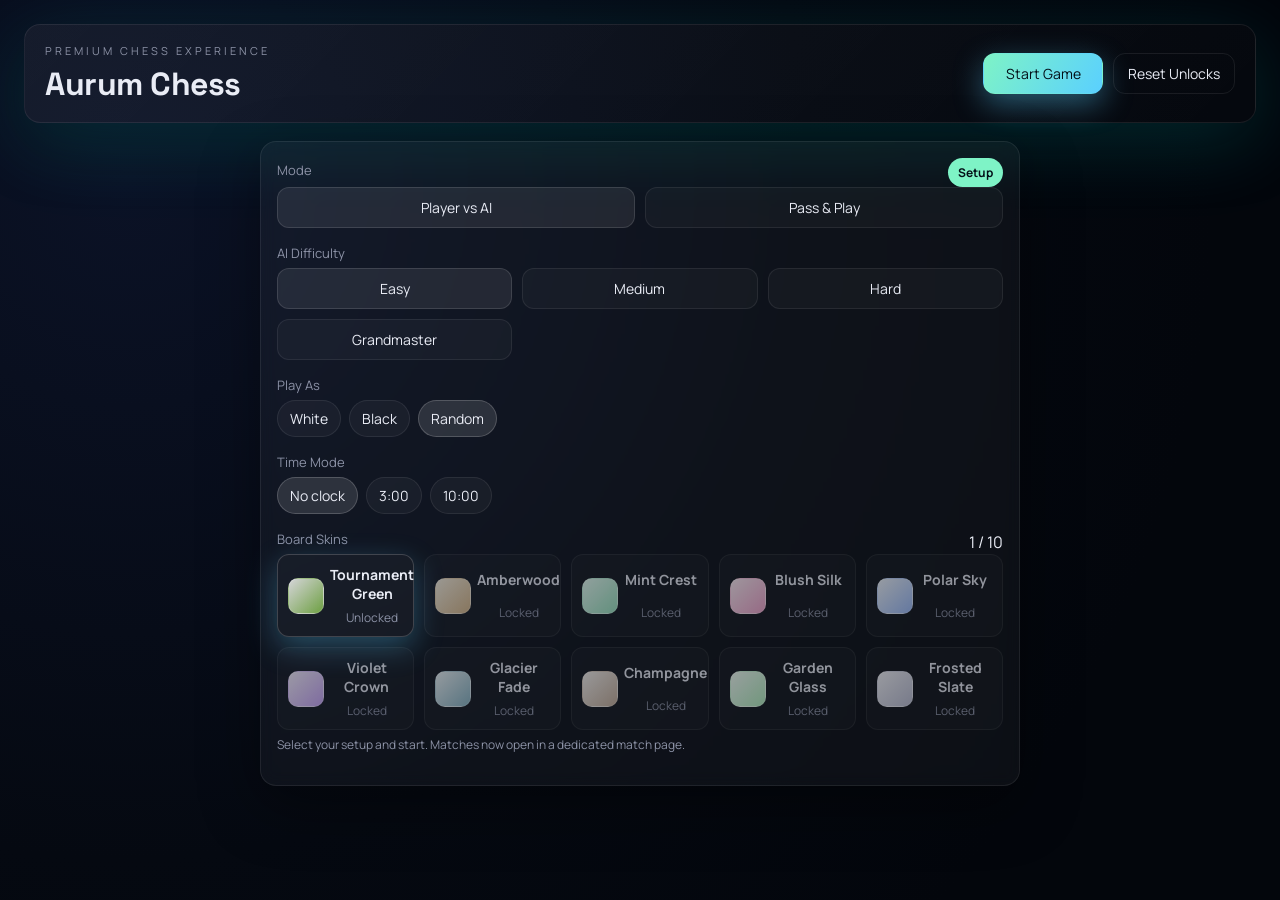
==== commit 6addab06: "feat: add game settings management and theme selection UI - Implemented game settings management in " ====
--- a/index.html
+++ b/index.html
@@ -1,182 +1,88 @@
 <!DOCTYPE html>
 <html lang="en">
 <head>
-	<meta charset="UTF-8">
-	<meta name="viewport" content="width=device-width, initial-scale=1.0">
-	<title>Aurum Chess</title>
-	<link rel="preconnect" href="https://fonts.googleapis.com">
-	<link rel="preconnect" href="https://fonts.gstatic.com" crossorigin>
-	<link href="https://fonts.googleapis.com/css2?family=Manrope:wght@400;600;700&family=Space+Grotesk:wght@500;700&display=swap" rel="stylesheet">
-	<link rel="stylesheet" href="styles/main.css">
+    <meta charset="UTF-8">
+    <meta name="viewport" content="width=device-width, initial-scale=1.0">
+    <title>Aurum Chess</title>
+    <link rel="preconnect" href="https://fonts.googleapis.com">
+    <link rel="preconnect" href="https://fonts.gstatic.com" crossorigin>
+    <link href="https://fonts.googleapis.com/css2?family=Manrope:wght@400;600;700&family=Space+Grotesk:wght@500;700&display=swap" rel="stylesheet">
+    <link rel="stylesheet" href="styles/main.css">
 </head>
 <body>
-	<div class="hero-grid">
-		<header class="topbar">
-			<div>
-				<p class="eyebrow">Premium Chess Experience</p>
-				<h1>Aurum Chess</h1>
-			</div>
-			<div class="top-actions">
-				<button id="newGameBtn" class="primary">Start Game</button>
-				<button id="focusModeBtn" class="ghost">Focus Mode</button>
-				<button id="resetProgressBtn" class="ghost" title="Reset unlocks">Reset Unlocks</button>
-			</div>
-		</header>
+    <div class="hero-grid">
+        <header class="topbar">
+            <div>
+                <p class="eyebrow">Premium Chess Experience</p>
+                <h1>Aurum Chess</h1>
+            </div>
+            <div class="top-actions">
+                <button id="startGameBtn" class="primary">Start Game</button>
+                <button id="resetProgressBtn" class="ghost" title="Reset unlocks">Reset Unlocks</button>
+            </div>
+        </header>
 
-		<!-- ═══ Focus Mode Layout (hidden by default) ═══ -->
-		<div class="focus-layout" id="focusLayout">
-			<div class="focus-board-area">
-				<div class="board-shell" id="focusBoardShell">
-					<div class="board" id="focusBoard"></div>
-					<div class="board-overlay"></div>
-				</div>
-			</div>
+        <main class="layout home-layout">
+            <section class="panel controls">
+                <div class="control-block">
+                    <div class="label-row">
+                        <p class="label">Mode</p>
+                        <span class="pill">Setup</span>
+                    </div>
+                    <div class="segmented">
+                        <button data-mode="ai" class="seg active" id="modeAI">Player vs AI</button>
+                        <button data-mode="pvp" class="seg" id="modePvp">Pass & Play</button>
+                    </div>
+                </div>
 
-			<div class="focus-center">
-				<div class="focus-clock">
-					<span class="tag">Black</span>
-					<span class="time" id="focusTimeBlack">--:--</span>
-				</div>
+                <div class="control-block" id="aiControls">
+                    <p class="label">AI Difficulty</p>
+                    <div class="segmented small">
+                        <button data-difficulty="easy" class="seg active">Easy</button>
+                        <button data-difficulty="medium" class="seg">Medium</button>
+                        <button data-difficulty="hard" class="seg">Hard</button>
+                        <button data-difficulty="grandmaster" class="seg">Grandmaster</button>
+                    </div>
+                </div>
 
-				<div class="focus-captured">
-					<p class="label">Captured by White</p>
-					<div class="captured-row" id="focusCapturedWhite"></div>
-				</div>
+                <div class="control-block" id="playerColorControls" style="display: none;">
+                    <p class="label">Play As</p>
+                    <div class="chips">
+                        <button data-color="white" class="chip">White</button>
+                        <button data-color="black" class="chip">Black</button>
+                        <button data-color="random" class="chip active">Random</button>
+                    </div>
+                </div>
 
-				<div class="focus-vs">VS</div>
+                <div class="control-block">
+                    <p class="label">Time Mode</p>
+                    <div class="chips" id="timeControls">
+                        <button data-time="untimed" class="chip active">No clock</button>
+                        <button data-time="180" class="chip">3:00</button>
+                        <button data-time="600" class="chip">10:00</button>
+                    </div>
+                </div>
 
-				<div class="focus-captured">
-					<p class="label">Captured by Black</p>
-					<div class="captured-row" id="focusCapturedBlack"></div>
-				</div>
+                <div class="control-block">
+                    <div class="label-row">
+                        <p class="label">Board Skins</p>
+                        <span class="value" id="unlockText">1 / 10</span>
+                    </div>
+                    <div class="theme-grid" id="themeGrid"></div>
+                    <p class="hint">Select your setup and start. Matches now open in a dedicated match page.</p>
+                </div>
+            </section>
+        </main>
+    </div>
 
-				<div class="focus-clock">
-					<span class="tag">White</span>
-					<span class="time" id="focusTimeWhite">--:--</span>
-				</div>
-			</div>
+    <template id="themeCardTemplate">
+        <button class="theme-card">
+            <span class="swatch" aria-hidden="true"></span>
+            <span class="title"></span>
+            <span class="lock" aria-hidden="true">Locked</span>
+        </button>
+    </template>
 
-			<div class="focus-right panel">
-				<div class="focus-info">
-					<div class="status">
-						<p class="label">Status</p>
-						<p class="value" id="focusStatusText">Ready</p>
-					</div>
-					<div class="status">
-						<p class="label">Turn</p>
-						<p class="value" id="focusTurnText">White</p>
-					</div>
-				</div>
-				<div class="label-row">
-					<p class="label">Move List</p>
-					<button class="ghost" id="focusUndoBtn">Undo</button>
-				</div>
-				<ol id="focusMoveList" class="move-list"></ol>
-				<button class="ghost exit-focus-btn" id="exitFocusBtn">✕ Exit Focus</button>
-			</div>
-		</div>
-
-		<!-- ═══ Normal Layout ═══ -->
-		<main class="layout" id="normalLayout">
-			<section class="panel controls">
-				<div class="control-block">
-					<div class="label-row">
-						<p class="label">Mode</p>
-						<span class="pill">Realtime</span>
-					</div>
-					<div class="segmented">
-						<button data-mode="ai" class="seg active" id="modeAI">Player vs AI</button>
-						<button data-mode="pvp" class="seg" id="modePvp">Pass & Play</button>
-					</div>
-				</div>
-
-				<div class="control-block" id="aiControls">
-					<p class="label">AI Difficulty</p>
-					<div class="segmented small">
-						<button data-difficulty="easy" class="seg active">Easy</button>
-						<button data-difficulty="medium" class="seg">Medium</button>
-						<button data-difficulty="hard" class="seg">Hard</button>
-					</div>
-				</div>
-
-				<div class="control-block">
-					<p class="label">Time Mode</p>
-					<div class="chips" id="timeControls">
-						<button data-time="untimed" class="chip active">No clock</button>
-						<button data-time="180" class="chip">3:00</button>
-						<button data-time="600" class="chip">10:00</button>
-					</div>
-				</div>
-
-				<div class="control-block">
-					<p class="label">Board Skins</p>
-					<div class="theme-grid" id="themeGrid"></div>
-					<p class="hint">First board is free — win vs AI to unlock the remaining 9 designs.</p>
-				</div>
-			</section>
-
-			<section class="board-wrapper">
-				<div class="timers">
-					<div class="clock" id="clockBlack">
-						<span class="tag">Black</span>
-						<span class="time" id="timeBlack">--:--</span>
-					</div>
-					<div class="clock" id="clockWhite">
-						<span class="tag">White</span>
-						<span class="time" id="timeWhite">--:--</span>
-					</div>
-				</div>
-
-				<div class="board-shell">
-					<div class="board" id="board"></div>
-					<div class="board-overlay" id="boardOverlay"></div>
-				</div>
-
-				<div class="captured-bar">
-					<div class="captured-side">
-						<p class="label">Captured by White</p>
-						<div class="captured-row" id="capturedWhite"></div>
-					</div>
-					<div class="captured-side">
-						<p class="label">Captured by Black</p>
-						<div class="captured-row" id="capturedBlack"></div>
-					</div>
-				</div>
-
-				<div class="info-row">
-					<div class="status">
-						<p class="label">Status</p>
-						<p class="value" id="statusText">Ready</p>
-					</div>
-					<div class="status">
-						<p class="label">Turn</p>
-						<p class="value" id="turnText">White</p>
-					</div>
-					<div class="status">
-						<p class="label">Unlocks</p>
-						<p class="value" id="unlockText">1 / 10</p>
-					</div>
-				</div>
-			</section>
-
-			<section class="panel moves">
-				<div class="label-row">
-					<p class="label">Move List</p>
-					<button class="ghost" id="undoBtn">Undo</button>
-				</div>
-				<ol id="moveList" class="move-list"></ol>
-			</section>
-		</main>
-	</div>
-
-	<template id="themeCardTemplate">
-		<button class="theme-card">
-			<span class="swatch" aria-hidden="true"></span>
-			<span class="title"></span>
-			<span class="lock" aria-hidden="true">Locked</span>
-		</button>
-	</template>
-
-	<script type="module" src="js/app.js"></script>
+    <script type="module" src="js/home.js"></script>
 </body>
 </html>
--- a/styles/main.css
+++ b/styles/main.css
@@ -29,6 +29,7 @@
     background: var(--bg);
     background-attachment: fixed;
     padding: 24px;
+    overflow-x: hidden;
 }
 
 .hero-grid {
@@ -67,6 +68,10 @@
 .top-actions {
     display: flex;
     gap: 10px;
+}
+
+.top-actions button {
+    min-width: 120px;
 }
 
 button {
@@ -98,15 +103,259 @@
     border-color: transparent;
 }
 
+button:disabled {
+    opacity: 0.5;
+    cursor: not-allowed;
+    pointer-events: none;
+}
+
+.locked-control {
+    opacity: 0.5;
+    cursor: not-allowed !important;
+    pointer-events: none !important;
+}
+
+/* Toast notifications */
+.toast-container {
+    position: fixed;
+    top: 18px;
+    right: 18px;
+    display: grid;
+    gap: 10px;
+    z-index: 1200;
+    pointer-events: none;
+}
+
+.toast {
+    min-width: 240px;
+    max-width: 320px;
+    padding: 12px 14px;
+    border-radius: 12px;
+    border: 1px solid var(--stroke);
+    background: rgba(12, 18, 32, 0.9);
+    color: var(--text);
+    box-shadow: 0 12px 30px rgba(0,0,0,0.35);
+    font-weight: 600;
+    display: flex;
+    align-items: center;
+    justify-content: space-between;
+    gap: 12px;
+    animation: toast-in 250ms ease, toast-out 250ms ease 3.75s forwards;
+}
+
+.review-modal {
+    position: fixed;
+    inset: 0;
+    display: none;
+    z-index: 1300;
+}
+
+.review-modal.active {
+    display: block;
+}
+
+.review-backdrop {
+    position: absolute;
+    inset: 0;
+    background: rgba(2, 6, 14, 0.72);
+    backdrop-filter: blur(4px);
+}
+
+.review-panel {
+    position: relative;
+    width: min(920px, calc(100vw - 28px));
+    max-height: calc(100vh - 40px);
+    overflow: hidden;
+    margin: 20px auto;
+    border-radius: 16px;
+    border: 1px solid var(--stroke);
+    background: linear-gradient(160deg, rgba(8, 14, 27, 0.97), rgba(9, 12, 20, 0.95));
+    box-shadow: var(--shadow), var(--glow);
+    padding: 16px;
+    display: grid;
+    gap: 10px;
+}
+
+.review-header {
+    display: flex;
+    align-items: start;
+    justify-content: space-between;
+    gap: 12px;
+}
+
+.review-header h2 {
+    margin: 3px 0 0;
+    font-family: 'Space Grotesk', 'Manrope', sans-serif;
+    font-size: 24px;
+}
+
+.review-summary {
+    margin: 0;
+    color: var(--text);
+    font-weight: 700;
+}
+
+.review-progress {
+    margin: 0;
+    color: var(--muted);
+    font-size: 13px;
+}
+
+.review-list {
+    margin: 0;
+    padding: 0;
+    list-style: none;
+    display: grid;
+    gap: 8px;
+    overflow: auto;
+    padding-right: 6px;
+}
+
+.review-item {
+    border: 1px solid var(--stroke);
+    border-radius: 12px;
+    padding: 10px 12px;
+    background: rgba(255, 255, 255, 0.03);
+    display: grid;
+    gap: 6px;
+}
+
+.review-item-top {
+    display: flex;
+    align-items: center;
+    justify-content: space-between;
+    gap: 10px;
+}
+
+.review-move {
+    font-weight: 700;
+}
+
+.review-badge {
+    border-radius: 999px;
+    padding: 5px 10px;
+    font-size: 12px;
+    border: 1px solid transparent;
+    white-space: nowrap;
+}
+
+.review-badge.best { background: rgba(126, 243, 198, 0.18); border-color: rgba(126, 243, 198, 0.45); color: #c9ffe8; }
+.review-badge.excellent { background: rgba(109, 220, 255, 0.18); border-color: rgba(109, 220, 255, 0.45); color: #cbf4ff; }
+.review-badge.good { background: rgba(90, 208, 255, 0.16); border-color: rgba(90, 208, 255, 0.35); color: #d3eeff; }
+.review-badge.inaccuracy { background: rgba(255, 193, 95, 0.16); border-color: rgba(255, 193, 95, 0.4); color: #ffe9b8; }
+.review-badge.mistake { background: rgba(255, 153, 102, 0.16); border-color: rgba(255, 153, 102, 0.45); color: #ffd9c2; }
+.review-badge.blunder { background: rgba(255, 103, 129, 0.17); border-color: rgba(255, 103, 129, 0.5); color: #ffd2dc; }
+
+.review-detail,
+.review-best-hint {
+    margin: 0;
+    font-size: 13px;
+}
+
+.review-best-hint {
+    color: var(--accent);
+}
+
+/* Resign modal */
+.resign-modal {
+    position: fixed;
+    inset: 0;
+    display: none;
+    z-index: 1300;
+    align-items: center;
+    justify-content: center;
+}
+
+.resign-backdrop {
+    position: absolute;
+    inset: 0;
+    background: rgba(2, 6, 14, 0.72);
+    backdrop-filter: blur(4px);
+}
+
+.resign-panel {
+    position: relative;
+    width: min(420px, calc(100vw - 48px));
+    border-radius: 16px;
+    border: 1px solid var(--stroke);
+    background: linear-gradient(160deg, rgba(8, 14, 27, 0.97), rgba(9, 12, 20, 0.95));
+    box-shadow: var(--shadow), var(--glow);
+    padding: 24px;
+    display: grid;
+    gap: 16px;
+}
+
+.resign-panel h2 {
+    margin: 0;
+    font-family: 'Space Grotesk', 'Manrope', sans-serif;
+    font-size: 22px;
+}
+
+.resign-message {
+    margin: 0;
+    color: var(--muted);
+    font-size: 14px;
+    line-height: 1.5;
+}
+
+.resign-actions {
+    display: grid;
+    grid-template-columns: 1fr 1fr;
+    gap: 10px;
+}
+
+.toast.success { border-color: rgba(126, 243, 198, 0.6); }
+.toast.info { border-color: rgba(90, 208, 255, 0.6); }
+.toast.warn { border-color: rgba(255, 179, 71, 0.6); }
+.toast.danger { border-color: rgba(255, 143, 163, 0.7); }
+
+@keyframes toast-in {
+    from { opacity: 0; transform: translateY(-12px); }
+    to { opacity: 1; transform: translateY(0); }
+}
+
+@keyframes toast-out {
+    to { opacity: 0; transform: translateY(-10px); }
+}
+
 button.ghost {
     background: transparent;
     border-color: var(--stroke);
 }
 
+button.secondary {
+    background: rgba(255, 140, 163, 0.08);
+    border-color: rgba(255, 140, 163, 0.25);
+    color: #ffb3c6;
+}
+
+button.danger {
+    background: linear-gradient(120deg, rgba(255, 140, 163, 0.9), rgba(255, 100, 140, 0.85));
+    color: #fff;
+    border-color: transparent;
+    box-shadow: 0 10px 30px rgba(255, 140, 163, 0.35);
+}
+
+button.resign {
+    width: 100%;
+    padding: 12px;
+    margin-top: 6px;
+    font-weight: 600;
+}
+
 .layout {
     display: grid;
     grid-template-columns: 280px 1fr 260px;
     gap: 18px;
+}
+
+.home-layout {
+    grid-template-columns: minmax(280px, 760px);
+    justify-content: center;
+}
+
+.home-layout .panel.controls {
+    width: 100%;
 }
 
 .panel {
@@ -265,11 +514,11 @@
 
 .board-shell {
     position: relative;
-    border-radius: 16px;
+    border-radius: 10px;
     overflow: hidden;
     box-shadow: var(--shadow);
-    border: 1px solid var(--stroke);
-    background: linear-gradient(145deg, rgba(255,255,255,0.04), rgba(255,255,255,0.01));
+    border: 1px solid rgba(255, 255, 255, 0.16);
+    background: linear-gradient(145deg, rgba(255,255,255,0.06), rgba(255,255,255,0.02));
 }
 
 .board {
@@ -279,15 +528,24 @@
     display: grid;
     grid-template-columns: repeat(8, 1fr);
     grid-template-rows: repeat(8, 1fr);
+    gap: 1px;
+    padding: 1px;
+    background: rgba(255, 255, 255, 0.4);
+    transition: transform 0.3s ease;
+}
+
+.board.flipped {
+    transform: rotate(180deg);
 }
 
 .square {
     position: relative;
     display: grid;
     place-items: center;
-    font-size: 36px;
+    font-size: clamp(26px, 5vw, 36px);
     user-select: none;
     transition: background 0.2s ease, transform 0.1s ease;
+    border-radius: 0;
 }
 
 .square.light {
@@ -299,44 +557,40 @@
 }
 
 .square .piece {
-    font-size: 38px;
-    line-height: 1;
+    width: 84%;
+    height: 84%;
     display: block;
-    pointer-events: none;
+    pointer-events: auto;
     user-select: none;
     transition: transform 0.1s ease;
-}
-
-/* White pieces — ivory fill, crisp dark outline on every theme */
+    cursor: grab;
+    object-fit: contain;
+    filter: drop-shadow(0 1px 1px rgba(0, 0, 0, 0.35));
+}
+
+.square .piece:active {
+    cursor: grabbing;
+}
+
+/* White pieces */
 .square .piece-w {
-    color: var(--pw-color, #f5f2e8);
-    text-shadow:
-        1px  1px 0 var(--pw-stroke, #1a1a2a),
-       -1px -1px 0 var(--pw-stroke, #1a1a2a),
-        1px -1px 0 var(--pw-stroke, #1a1a2a),
-       -1px  1px 0 var(--pw-stroke, #1a1a2a),
-        0    2px 5px rgba(0,0,0,0.55);
-}
-
-/* Black pieces — deep fill, light halo so they pop on bright squares */
+    filter: drop-shadow(0 1px 1px rgba(0, 0, 0, 0.28));
+}
+
+/* Black pieces */
 .square .piece-b {
-    color: var(--pb-color, #1c1830);
-    text-shadow:
-        1px  1px 0 var(--pb-stroke, rgba(255,255,255,0.55)),
-       -1px -1px 0 var(--pb-stroke, rgba(255,255,255,0.55)),
-        1px -1px 0 var(--pb-stroke, rgba(255,255,255,0.55)),
-       -1px  1px 0 var(--pb-stroke, rgba(255,255,255,0.55)),
-        0    2px 5px rgba(0,0,0,0.45);
+    filter: drop-shadow(0 1px 1px rgba(0, 0, 0, 0.42));
 }
 
 .square.highlight-move::after {
     content: '';
-    width: 18px;
-    height: 18px;
+    width: 24px;
+    height: 24px;
     border-radius: 50%;
     background: var(--accent-soft);
-    border: 2px solid var(--accent-strong);
+    border: 3px solid var(--accent-strong);
     position: absolute;
+    box-shadow: 0 0 8px var(--accent-strong), inset 0 0 4px var(--accent-strong);
 }
 
 .square.capture::after {
@@ -346,12 +600,21 @@
 }
 
 .square.selected {
-    outline: 2px solid var(--accent-strong);
+    background: rgba(90, 208, 255, 0.34) !important;
+    outline: 3px solid var(--accent-strong);
     outline-offset: -2px;
+    box-shadow: inset 0 0 0 3px rgba(90, 208, 255, 0.7), 0 0 12px rgba(90, 208, 255, 0.45);
 }
 
 .square.last-move {
-    box-shadow: inset 0 0 0 3px rgba(255, 255, 255, 0.18);
+    background: rgba(126, 243, 198, 0.34) !important;
+    box-shadow: inset 0 0 0 3px rgba(126, 243, 198, 0.85), 0 0 12px rgba(126, 243, 198, 0.5);
+}
+
+.square.drag-over {
+    background: rgba(90, 208, 255, 0.28) !important;
+    outline: 3px dashed var(--accent-strong);
+    outline-offset: -3px;
 }
 
 .square.in-check {
@@ -394,6 +657,13 @@
     line-height: 1;
 }
 
+.captured-piece {
+    width: 22px;
+    height: 22px;
+    object-fit: contain;
+    filter: drop-shadow(0 1px 1px rgba(0, 0, 0, 0.35));
+}
+
 .status {
     border: 1px solid var(--stroke);
     border-radius: 12px;
@@ -447,12 +717,91 @@
         grid-template-columns: 1fr;
     }
 
-    .board {
-        max-width: 100%;
-    }
-
     .info-row {
         grid-template-columns: repeat(2, minmax(0, 1fr));
+    }
+}
+
+/* ── Mobile-first refinements ── */
+@media (max-width: 900px) {
+    .topbar {
+        flex-direction: column;
+        align-items: flex-start;
+        gap: 12px;
+    }
+    .top-actions {
+        width: 100%;
+        flex-wrap: wrap;
+    }
+
+    .top-actions button {
+        flex: 1 1 48%;
+    }
+
+    .layout {
+        grid-template-columns: 1fr;
+        gap: 14px;
+    }
+
+    .home-layout {
+        grid-template-columns: 1fr;
+    }
+
+    .board-wrapper {
+        order: 1;
+    }
+
+    .panel.controls {
+        order: 2;
+    }
+
+    .panel.moves {
+        order: 3;
+    }
+
+    .board-shell {
+        max-width: 640px;
+        margin: 0 auto;
+        width: 100%;
+        height: auto;
+    }
+
+    .timers {
+        grid-template-columns: 1fr;
+    }
+
+    .captured-bar {
+        grid-template-columns: 1fr;
+    }
+
+    .info-row {
+        grid-template-columns: repeat(2, minmax(0, 1fr));
+    }
+}
+
+@media (max-width: 600px) {
+    body {
+        padding: 10px;
+    }
+
+    h1 {
+        font-size: 26px;
+    }
+
+    .top-actions button {
+        flex-basis: 100%;
+    }
+
+    .board-shell {
+        width: calc(100vw - 20px);
+        height: calc(100vw - 20px);
+        max-width: 100%;
+        max-height: 100vw;
+        margin: 0 auto;
+    }
+
+    .moves .move-list {
+        max-height: 240px;
     }
 }
 
@@ -461,12 +810,12 @@
    piece fill / stroke so pieces are always readable on that palette.
 ──────────────────────────────────────────────────────────────────────── */
 
-/* 0 · Polished Quartz (cool grey-blue) */
+/* 0 · Tournament Green (classic green + gray) */
 .theme-0 {
-    --light-square: #f7f8fc; --dark-square: #cad1e5;
+    --light-square: #d5d5d8; --dark-square: #6ea043;
     --accent-strong: #5ad0ff; --accent-soft: rgba(90,208,255,0.18);
-    --pw-color: #ffffff; --pw-stroke: #2a2a40;
-    --pb-color: #1e1e38; --pb-stroke: rgba(255,255,255,0.6);
+    --pw-color: #ffffff; --pw-stroke: #111111;
+    --pb-color: #111111; --pb-stroke: rgba(255,255,255,0.75);
 }
 
 /* 1 · Amberwood (warm honey-brown) */
@@ -563,6 +912,10 @@
     overflow: hidden;
 }
 
+body.focus-active > .focus-layout.active {
+    position: fixed;
+}
+
 /* Left — board fills entire area as a square */
 .focus-board-area {
     flex: 1;
@@ -636,6 +989,11 @@
     font-size: 24px;
 }
 
+.focus-captured .captured-piece {
+    width: 26px;
+    height: 26px;
+}
+
 .focus-vs {
     text-align: center;
     font-family: 'Space Grotesk', sans-serif;
@@ -667,8 +1025,21 @@
     overflow-y: auto;
 }
 
+.focus-post-actions {
+    display: none;
+    gap: 10px;
+    margin-top: auto;
+}
+
+.focus-post-actions.visible {
+    display: grid;
+}
+
+.post-match-action {
+    width: 100%;
+}
+
 .exit-focus-btn {
-    margin-top: auto;
     width: 100%;
     padding: 14px;
     font-size: 15px;
@@ -697,3 +1068,59 @@
     gap: 0;
     height: 100vh;
 }
+
+/* Focus mode mobile overrides (after base styles for priority) */
+@media (max-width: 900px) {
+    .focus-layout.active {
+        flex-direction: column;
+        height: 100vh;
+        overflow-y: auto;
+    }
+
+    .focus-board-area {
+        height: 56vh;
+        padding: 8px;
+    }
+
+    .focus-board-area .board-shell {
+        width: calc(100vw - 20px);
+        height: calc(100vw - 20px);
+        max-width: 100%;
+        max-height: calc(100vw - 20px);
+    }
+
+    .focus-center {
+        width: 100%;
+        min-width: 0;
+        flex-direction: row;
+        flex-wrap: wrap;
+        gap: 10px;
+        border-left: none;
+        border-right: none;
+        border-top: 1px solid var(--stroke);
+        border-bottom: 1px solid var(--stroke);
+    }
+
+    .focus-center .focus-clock,
+    .focus-center .focus-captured {
+        flex: 1 1 45%;
+    }
+
+    .focus-right {
+        width: 100%;
+        min-width: 0;
+        padding: 12px;
+    }
+
+    .focus-clock .time {
+        font-size: 22px;
+    }
+
+    .focus-captured .captured-row {
+        font-size: 20px;
+    }
+
+    .focus-right .move-list {
+        max-height: 260px;
+    }
+}
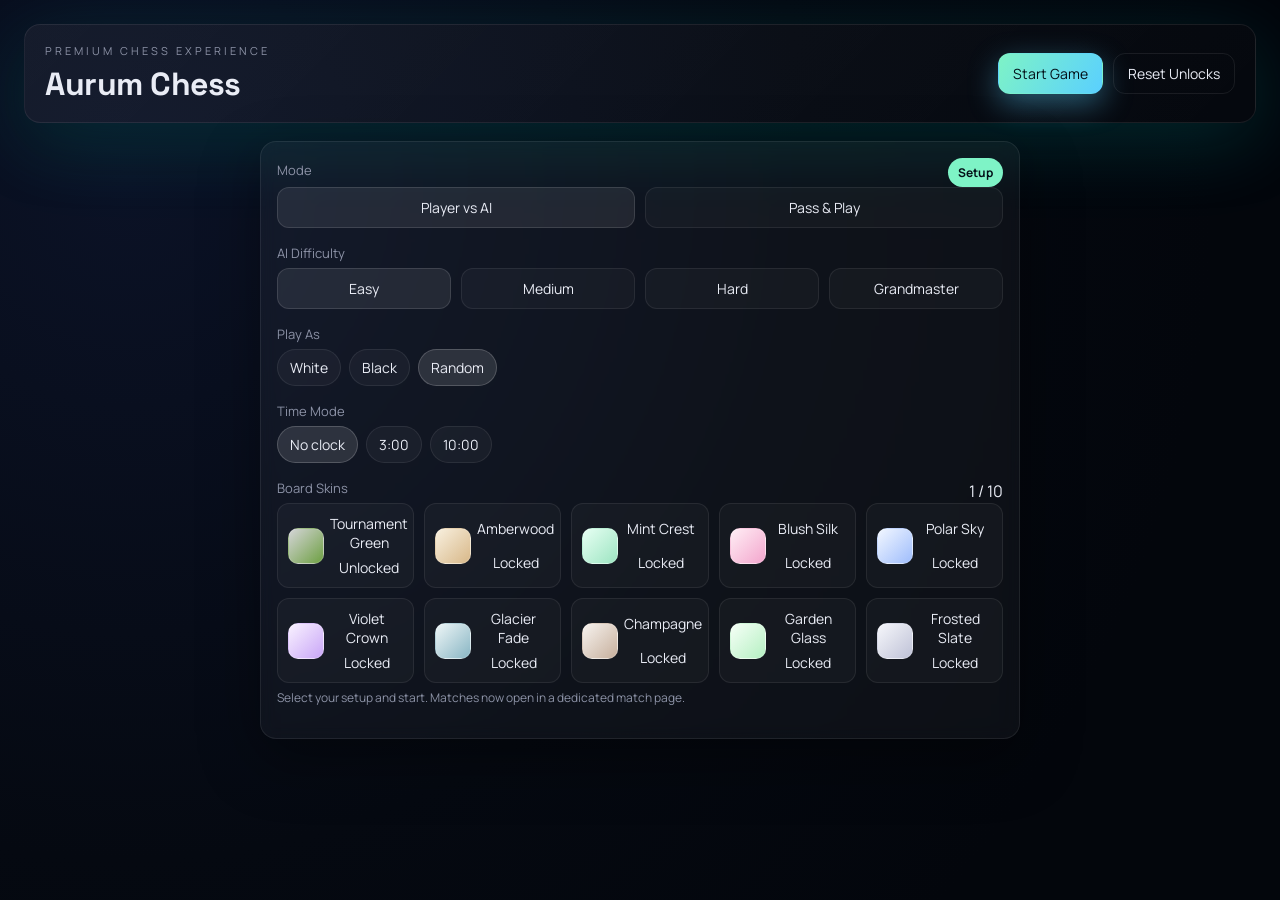
==== commit 6096857f: "feat: add audio mute toggle and improve accessibility features" ====
--- a/index.html
+++ b/index.html
@@ -29,37 +29,37 @@
                         <p class="label">Mode</p>
                         <span class="pill">Setup</span>
                     </div>
-                    <div class="segmented">
-                        <button data-mode="ai" class="seg active" id="modeAI">Player vs AI</button>
-                        <button data-mode="pvp" class="seg" id="modePvp">Pass & Play</button>
+                    <div class="segmented" role="group" aria-label="Game mode">
+                        <button type="button" data-mode="ai" class="seg active" id="modeAI" aria-pressed="true">Player vs AI</button>
+                        <button type="button" data-mode="pvp" class="seg" id="modePvp" aria-pressed="false">Pass & Play</button>
                     </div>
                 </div>
 
                 <div class="control-block" id="aiControls">
                     <p class="label">AI Difficulty</p>
-                    <div class="segmented small">
-                        <button data-difficulty="easy" class="seg active">Easy</button>
-                        <button data-difficulty="medium" class="seg">Medium</button>
-                        <button data-difficulty="hard" class="seg">Hard</button>
-                        <button data-difficulty="grandmaster" class="seg">Grandmaster</button>
+                    <div class="segmented small" role="group" aria-label="AI difficulty">
+                        <button type="button" data-difficulty="easy" class="seg active" aria-pressed="true">Easy</button>
+                        <button type="button" data-difficulty="medium" class="seg" aria-pressed="false">Medium</button>
+                        <button type="button" data-difficulty="hard" class="seg" aria-pressed="false">Hard</button>
+                        <button type="button" data-difficulty="grandmaster" class="seg" aria-pressed="false">Grandmaster</button>
                     </div>
                 </div>
 
                 <div class="control-block" id="playerColorControls" style="display: none;">
                     <p class="label">Play As</p>
-                    <div class="chips">
-                        <button data-color="white" class="chip">White</button>
-                        <button data-color="black" class="chip">Black</button>
-                        <button data-color="random" class="chip active">Random</button>
+                    <div class="chips" role="group" aria-label="Player color">
+                        <button type="button" data-color="white" class="chip" aria-pressed="false">White</button>
+                        <button type="button" data-color="black" class="chip" aria-pressed="false">Black</button>
+                        <button type="button" data-color="random" class="chip active" aria-pressed="true">Random</button>
                     </div>
                 </div>
 
                 <div class="control-block">
                     <p class="label">Time Mode</p>
-                    <div class="chips" id="timeControls">
-                        <button data-time="untimed" class="chip active">No clock</button>
-                        <button data-time="180" class="chip">3:00</button>
-                        <button data-time="600" class="chip">10:00</button>
+                    <div class="chips" id="timeControls" role="group" aria-label="Time mode">
+                        <button type="button" data-time="untimed" class="chip active" aria-pressed="true">No clock</button>
+                        <button type="button" data-time="180" class="chip" aria-pressed="false">3:00</button>
+                        <button type="button" data-time="600" class="chip" aria-pressed="false">10:00</button>
                     </div>
                 </div>
 
@@ -68,7 +68,7 @@
                         <p class="label">Board Skins</p>
                         <span class="value" id="unlockText">1 / 10</span>
                     </div>
-                    <div class="theme-grid" id="themeGrid"></div>
+                    <div class="theme-grid" id="themeGrid" role="group" aria-label="Board skins"></div>
                     <p class="hint">Select your setup and start. Matches now open in a dedicated match page.</p>
                 </div>
             </section>
@@ -76,7 +76,7 @@
     </div>
 
     <template id="themeCardTemplate">
-        <button class="theme-card">
+        <button type="button" class="theme-card">
             <span class="swatch" aria-hidden="true"></span>
             <span class="title"></span>
             <span class="lock" aria-hidden="true">Locked</span>
--- a/styles/main.css
+++ b/styles/main.css
@@ -71,7 +71,7 @@
 }
 
 .top-actions button {
-    min-width: 120px;
+    min-width: 0;
 }
 
 button {
@@ -92,6 +92,12 @@
     border-color: rgba(255, 255, 255, 0.18);
 }
 
+button:focus-visible {
+    outline: 3px solid var(--accent-strong);
+    outline-offset: 3px;
+    box-shadow: 0 0 0 4px rgba(126, 243, 198, 0.15);
+}
+
 button:active {
     transform: translateY(0);
 }
@@ -239,12 +245,20 @@
     white-space: nowrap;
 }
 
+.review-badge.brilliant { background: rgba(255, 213, 120, 0.18); border-color: rgba(255, 213, 120, 0.55); color: #fff1c8; }
+.review-badge.great { background: rgba(120, 220, 255, 0.18); border-color: rgba(120, 220, 255, 0.5); color: #d8f4ff; }
 .review-badge.best { background: rgba(126, 243, 198, 0.18); border-color: rgba(126, 243, 198, 0.45); color: #c9ffe8; }
 .review-badge.excellent { background: rgba(109, 220, 255, 0.18); border-color: rgba(109, 220, 255, 0.45); color: #cbf4ff; }
 .review-badge.good { background: rgba(90, 208, 255, 0.16); border-color: rgba(90, 208, 255, 0.35); color: #d3eeff; }
 .review-badge.inaccuracy { background: rgba(255, 193, 95, 0.16); border-color: rgba(255, 193, 95, 0.4); color: #ffe9b8; }
 .review-badge.mistake { background: rgba(255, 153, 102, 0.16); border-color: rgba(255, 153, 102, 0.45); color: #ffd9c2; }
 .review-badge.blunder { background: rgba(255, 103, 129, 0.17); border-color: rgba(255, 103, 129, 0.5); color: #ffd2dc; }
+
+.review-badge.review-badge-compact {
+    font-size: 10px;
+    padding: 4px 6px;
+    white-space: nowrap;
+}
 
 .review-detail,
 .review-best-hint {
@@ -394,14 +408,14 @@
 }
 
 .segmented {
-    display: grid;
-    grid-template-columns: repeat(2, 1fr);
-    gap: 10px;
-}
-
-.segmented.small {
-    grid-template-columns: repeat(3, 1fr);
-}
+        display: grid;
+        grid-template-columns: repeat(2, minmax(0, 1fr));
+        gap: 10px;
+    }
+
+    .segmented.small {
+        grid-template-columns: repeat(auto-fit, minmax(100px, 1fr));
+    }
 
 .seg {
     padding: 10px 12px;
@@ -456,23 +470,49 @@
     grid-row: span 2;
 }
 
-.theme-card .title {
-    font-weight: 700;
-}
-
-.theme-card .lock {
-    color: var(--muted);
-    font-size: 12px;
-}
-
-.theme-card.locked {
-    opacity: 0.6;
-    cursor: not-allowed;
-}
-
-.theme-card.active {
-    border-color: rgba(255, 255, 255, 0.18);
-    box-shadow: 0 10px 30px rgba(90, 208, 255, 0.3);
+@media (max-width: 720px) {
+    .theme-grid {
+        grid-template-columns: 1fr;
+    }
+
+    .theme-card {
+        grid-template-columns: 1fr;
+        grid-template-rows: auto auto auto;
+        align-items: stretch;
+    }
+
+    .theme-card .swatch {
+        width: 100%;
+        height: 70px;
+        border-radius: 14px;
+        grid-row: 1;
+    }
+
+    .theme-card .title,
+    .theme-card .lock {
+        justify-self: start;
+    }
+
+    .chips {
+        display: grid;
+        grid-template-columns: repeat(2, minmax(0, 1fr));
+        gap: 8px;
+    }
+
+    .label-row {
+        flex-wrap: wrap;
+        gap: 8px;
+    }
+
+    .label-row .pill,
+    .label-row .value {
+        width: 100%;
+    }
+
+    .segmented,
+    .segmented.small {
+        grid-template-columns: repeat(2, minmax(0, 1fr));
+    }
 }
 
 .hint {
@@ -532,6 +572,7 @@
     padding: 1px;
     background: rgba(255, 255, 255, 0.4);
     transition: transform 0.3s ease;
+    z-index: 2;
 }
 
 .board.flipped {
@@ -544,6 +585,8 @@
     place-items: center;
     font-size: clamp(26px, 5vw, 36px);
     user-select: none;
+    touch-action: manipulation;
+    -webkit-tap-highlight-color: transparent;
     transition: background 0.2s ease, transform 0.1s ease;
     border-radius: 0;
 }
@@ -562,6 +605,7 @@
     display: block;
     pointer-events: auto;
     user-select: none;
+    -webkit-user-drag: none;
     transition: transform 0.1s ease;
     cursor: grab;
     object-fit: contain;
@@ -711,6 +755,7 @@
 @media (max-width: 720px) {
     body {
         padding: 14px;
+        background-attachment: scroll;
     }
 
     .layout {
@@ -1013,6 +1058,12 @@
     overflow: hidden;
 }
 
+.focus-action-row {
+    display: flex;
+    justify-content: flex-end;
+    gap: 10px;
+}
+
 .focus-info {
     display: grid;
     grid-template-columns: 1fr 1fr;
@@ -1048,6 +1099,405 @@
     border-color: rgba(255,143,163,0.25);
 }
 
+/* Dedicated Review Page */
+.review-page-body {
+    margin: 0;
+    min-height: 100vh;
+    height: 100dvh;
+    padding: 12px;
+    overflow: hidden;
+}
+
+.review-layout {
+    max-width: 100%;
+    margin: 0;
+    display: grid;
+    grid-template-columns: 1fr minmax(280px, 320px);
+    gap: 12px;
+    height: 100%;
+    min-height: 0;
+}
+
+.review-board-area {
+    display: grid;
+    gap: 8px;
+    height: 100%;
+    overflow: hidden;
+    grid-template-rows: auto minmax(0, 1fr) auto auto auto;
+    min-width: 0;
+    min-height: 0;
+}
+
+.review-stage {
+    display: grid;
+    grid-template-columns: auto minmax(0, 1fr);
+    gap: 12px;
+    align-items: center;
+    min-height: 0;
+}
+
+.review-eval-rail {
+    display: grid;
+    align-items: center;
+    justify-items: center;
+    gap: 8px;
+    width: 44px;
+    height: 100%;
+}
+
+.review-eval-bar {
+    position: relative;
+    width: 12px;
+    height: 100%;
+    border-radius: 999px;
+    border: 1px solid var(--stroke);
+    background: linear-gradient(180deg, #f4f7ff 0%, #f4f7ff 50%, #141822 50%, #141822 100%);
+    overflow: hidden;
+    box-shadow: inset 0 0 8px rgba(0, 0, 0, 0.25);
+}
+
+.review-eval-fill {
+    position: absolute;
+    left: 0;
+    bottom: 0;
+    width: 100%;
+    height: 50%;
+    background: #f4f7ff;
+    transition: height 0.2s ease;
+}
+
+.review-eval-marker {
+    position: absolute;
+    left: -4px;
+    width: 20px;
+    height: 2px;
+    background: var(--accent-2);
+    box-shadow: 0 0 8px rgba(90, 208, 255, 0.6);
+    top: 50%;
+    transform: translateY(-50%);
+}
+
+.review-eval-score {
+    font-size: 12px;
+    font-weight: 700;
+    color: var(--text);
+}
+
+.review-head {
+    display: flex;
+    align-items: center;
+    justify-content: space-between;
+    gap: 8px;
+}
+
+.review-head h1 {
+    margin: 0;
+    font-family: 'Space Grotesk', 'Manrope', sans-serif;
+    font-size: 22px;
+}
+
+.review-head .eyebrow {
+    margin: 0;
+    font-size: 11px;
+    text-transform: uppercase;
+    letter-spacing: 0.5px;
+    opacity: 0.7;
+}
+
+.review-controls {
+    display: grid;
+    grid-template-columns: repeat(5, 1fr);
+    gap: 6px;
+}
+
+#reviewBoardShell {
+    width: 100%;
+    max-width: 100%;
+    height: auto;
+    aspect-ratio: 1 / 1;
+    place-self: center;
+    display: flex;
+    align-items: center;
+    justify-content: center;
+    overflow: hidden;
+    background: rgba(0, 0, 0, 0.2);
+    border-radius: 12px;
+}
+
+#reviewBoard {
+    width: 100%;
+    height: 100%;
+}
+
+.board-arrow-canvas {
+    position: absolute;
+    inset: 0;
+    width: 100%;
+    height: 100%;
+    pointer-events: none;
+    z-index: 3;
+}
+
+.square .square-nag {
+    position: absolute;
+    top: 4px;
+    right: 4px;
+    padding: 2px 6px;
+    border-radius: 999px;
+    font-size: 11px;
+    font-weight: 700;
+    background: rgba(0, 0, 0, 0.6);
+    color: #fff;
+    border: 1px solid rgba(255, 255, 255, 0.2);
+    pointer-events: none;
+    z-index: 3;
+}
+
+.square-nag.brilliant { background: rgba(255, 193, 95, 0.85); color: #241400; }
+.square-nag.great { background: rgba(90, 208, 255, 0.85); color: #041018; }
+.square-nag.best { background: rgba(126, 243, 198, 0.85); color: #042018; }
+.square-nag.inaccuracy { background: rgba(255, 193, 95, 0.9); color: #241400; }
+.square-nag.mistake { background: rgba(255, 153, 102, 0.9); color: #2b1400; }
+.square-nag.blunder { background: rgba(255, 103, 129, 0.9); color: #2c0010; }
+
+.review-summary-row {
+    display: flex;
+    align-items: center;
+    justify-content: space-between;
+    gap: 8px;
+    flex-wrap: wrap;
+    font-size: 12px;
+}
+
+.review-eval-graph {
+    width: 100%;
+    height: 70px;
+    border-radius: 10px;
+    background: rgba(12, 18, 32, 0.6);
+    border: 1px solid var(--stroke);
+    display: block;
+}
+
+.review-result {
+    margin: 0;
+    font-weight: 700;
+    font-size: 12px;
+}
+
+.review-side {
+    display: grid;
+    grid-template-rows: auto auto 1fr auto;
+    gap: 8px;
+    height: 100%;
+    overflow: hidden;
+    min-height: 0;
+}
+
+.review-engine {
+    border: 1px solid var(--stroke);
+    border-radius: 10px;
+    background: rgba(255, 255, 255, 0.03);
+    padding: 10px;
+    display: grid;
+    gap: 8px;
+}
+
+.review-engine-head {
+    display: flex;
+    align-items: center;
+    justify-content: space-between;
+    gap: 8px;
+}
+
+.review-engine-head h3 {
+    margin: 0;
+    font-size: 13px;
+    font-weight: 700;
+    letter-spacing: 0.4px;
+}
+
+.review-engine-status {
+    font-size: 11px;
+    color: var(--muted);
+}
+
+.review-engine-line {
+    font-size: 12px;
+    line-height: 1.4;
+    color: var(--text);
+}
+
+.review-engine-line.alt {
+    color: var(--muted);
+}
+
+.review-engine-meta {
+    display: flex;
+    align-items: center;
+    justify-content: space-between;
+    gap: 8px;
+    font-size: 11px;
+    color: var(--muted);
+}
+
+.review-meta {
+    border: 1px solid var(--stroke);
+    border-radius: 10px;
+    background: rgba(255, 255, 255, 0.03);
+    padding: 8px 10px;
+    display: grid;
+    gap: 4px;
+}
+
+.review-meta p {
+    margin: 0;
+    display: flex;
+    justify-content: space-between;
+    gap: 6px;
+    font-size: 12px;
+}
+
+.review-meta span {
+    color: var(--muted);
+    font-size: 12px;
+}
+
+.review-meta strong {
+    font-size: 12px;
+    font-weight: 700;
+    text-transform: capitalize;
+}
+
+.review-move-list {
+    margin: 0;
+    padding: 6px 4px;
+    list-style: none;
+    overflow-y: auto;
+    overflow-x: hidden;
+    display: grid;
+    gap: 4px;
+    align-content: start;
+    height: 100%;
+    min-height: 0;
+}
+
+.review-nav-move {
+    border: 1px solid var(--stroke);
+    border-radius: 8px;
+    padding: 6px 8px;
+    background: rgba(255, 255, 255, 0.03);
+    cursor: pointer;
+    transition: border-color 0.2s ease, background 0.2s ease, transform 0.15s ease;
+    font-size: 12px;
+    display: grid;
+    gap: 4px;
+}
+
+.review-nav-top {
+    display: flex;
+    align-items: center;
+    justify-content: space-between;
+    gap: 6px;
+}
+
+.review-nav-text {
+    font-weight: 600;
+}
+
+.review-nav-move:hover {
+    transform: translateY(-1px);
+    border-color: rgba(255, 255, 255, 0.18);
+}
+
+.review-nav-move.preview {
+    border-color: rgba(126, 243, 198, 0.5);
+    box-shadow: 0 8px 20px rgba(126, 243, 198, 0.2);
+}
+
+.review-nav-move.active {
+    border-color: var(--accent-2);
+    background: rgba(90, 208, 255, 0.14);
+}
+
+.review-empty {
+    margin: 0;
+    color: var(--muted);
+    font-size: 13px;
+}
+
+@media (max-width: 1100px) {
+    .review-layout {
+        grid-template-columns: 1fr;
+    }
+
+    .review-side {
+        max-height: 260px;
+    }
+
+    .review-board-area {
+        grid-template-rows: auto minmax(0, 1fr) auto auto auto;
+    }
+
+    .review-stage {
+        grid-template-columns: 1fr;
+    }
+
+    .review-eval-rail {
+        order: 2;
+        width: 100%;
+        height: 36px;
+        grid-template-columns: auto 1fr;
+    }
+
+    .review-eval-bar {
+        width: 100%;
+        height: 12px;
+        background: linear-gradient(90deg, #141822 0%, #141822 50%, #f4f7ff 50%, #f4f7ff 100%);
+    }
+
+    .review-eval-fill {
+        height: 100%;
+        width: 50%;
+    }
+
+    .review-eval-marker {
+        width: 2px;
+        height: 18px;
+        left: 50%;
+        top: -4px;
+        transform: translateX(-50%);
+    }
+}
+
+@media (max-width: 720px) {
+    .review-page-body {
+        padding: 10px;
+    }
+
+    .review-head {
+        align-items: flex-start;
+        flex-direction: column;
+        gap: 6px;
+    }
+
+    .review-head h1 {
+        font-size: 18px;
+    }
+
+    .review-controls {
+        grid-template-columns: repeat(5, minmax(0, 1fr));
+        gap: 4px;
+    }
+
+    .review-board-area {
+        gap: 6px;
+    }
+
+    .review-side {
+        max-height: none;
+    }
+}
+
 .exit-focus-btn:hover {
     background: rgba(255,143,163,0.08);
 }
@@ -1073,18 +1523,19 @@
 @media (max-width: 900px) {
     .focus-layout.active {
         flex-direction: column;
-        height: 100vh;
+        height: 100dvh;
         overflow-y: auto;
     }
 
     .focus-board-area {
-        height: 56vh;
+        height: auto;
+        min-height: min(56dvh, 72vw);
         padding: 8px;
     }
 
     .focus-board-area .board-shell {
-        width: calc(100vw - 20px);
-        height: calc(100vw - 20px);
+        width: min(calc(100vw - 20px), calc(100dvh - 280px));
+        height: min(calc(100vw - 20px), calc(100dvh - 280px));
         max-width: 100%;
         max-height: calc(100vw - 20px);
     }
@@ -1109,7 +1560,7 @@
     .focus-right {
         width: 100%;
         min-width: 0;
-        padding: 12px;
+        padding: 12px 12px 16px;
     }
 
     .focus-clock .time {
@@ -1124,3 +1575,46 @@
         max-height: 260px;
     }
 }
+
+@media (max-width: 600px) {
+    .focus-layout.active {
+        gap: 0;
+    }
+
+    .focus-board-area {
+        min-height: min(54dvh, 78vw);
+        padding: 6px;
+    }
+
+    .focus-board-area .board-shell {
+        width: min(calc(100vw - 12px), calc(100dvh - 320px));
+        height: min(calc(100vw - 12px), calc(100dvh - 320px));
+    }
+
+    .focus-center {
+        padding: 10px 8px;
+        gap: 8px;
+    }
+
+    .focus-center .focus-clock,
+    .focus-center .focus-captured {
+        flex-basis: 100%;
+    }
+
+    .focus-right {
+        padding: 10px;
+        gap: 10px;
+    }
+
+    .review-page-body {
+        padding: 8px;
+    }
+
+    .review-board-area {
+        gap: 6px;
+    }
+
+    .review-controls {
+        gap: 4px;
+    }
+}
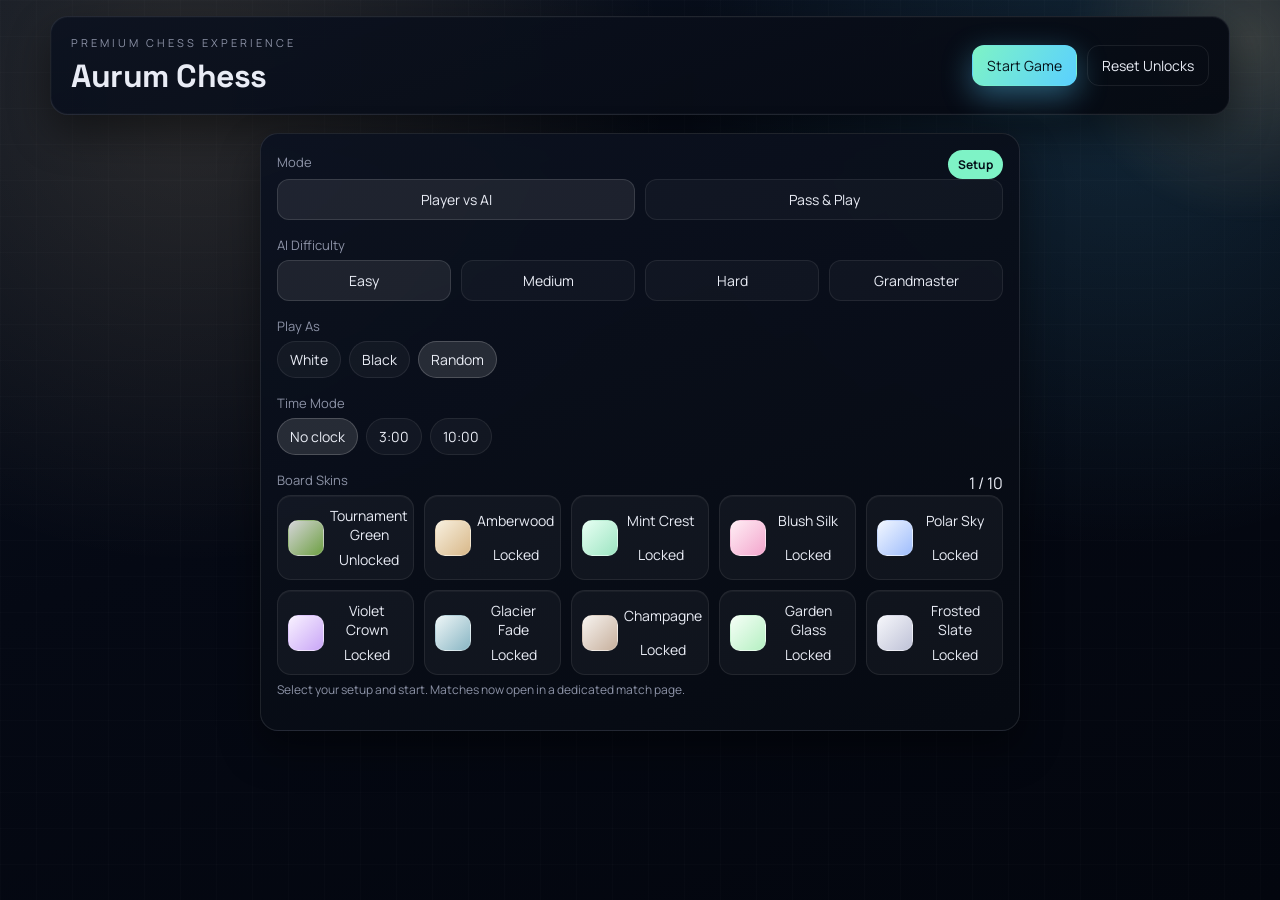
==== commit 2a427839: "feat(ui): enhance body styling for review page with improved layout and background effects" ====
--- a/index.html
+++ b/index.html
@@ -9,7 +9,7 @@
     <link href="https://fonts.googleapis.com/css2?family=Manrope:wght@400;600;700&family=Space+Grotesk:wght@500;700&display=swap" rel="stylesheet">
     <link rel="stylesheet" href="styles/main.css">
 </head>
-<body>
+<body class="review-page-body home-page-body">
     <div class="hero-grid">
         <header class="topbar">
             <div>
@@ -17,8 +17,8 @@
                 <h1>Aurum Chess</h1>
             </div>
             <div class="top-actions">
-                <button id="startGameBtn" class="primary">Start Game</button>
-                <button id="resetProgressBtn" class="ghost" title="Reset unlocks">Reset Unlocks</button>
+                <button id="startGameBtn" class="primary" type="button" aria-label="Start a new chess match">Start Game</button>
+                <button id="resetProgressBtn" class="ghost" type="button" title="Reset unlocks" aria-label="Reset unlocked themes">Reset Unlocks</button>
             </div>
         </header>
 
--- a/styles/main.css
+++ b/styles/main.css
@@ -32,11 +32,49 @@
     overflow-x: hidden;
 }
 
+body.home-page-body {
+    padding: 16px;
+    overflow: auto;
+    background:
+        radial-gradient(circle at 15% 10%, rgba(255, 214, 150, 0.14), transparent 35%),
+        radial-gradient(circle at 88% 12%, rgba(90, 208, 255, 0.14), transparent 32%),
+        linear-gradient(160deg, #09111f 0%, #050914 45%, #03060e 100%);
+    position: relative;
+    isolation: isolate;
+}
+
+body.home-page-body::before {
+    content: '';
+    position: fixed;
+    inset: 0;
+    background-image: linear-gradient(rgba(255, 255, 255, 0.035) 1px, transparent 1px),
+        linear-gradient(90deg, rgba(255, 255, 255, 0.035) 1px, transparent 1px);
+    background-size: 36px 36px;
+    opacity: 0.45;
+    pointer-events: none;
+    z-index: -1;
+}
+
+body.home-page-body::after {
+    content: '';
+    position: fixed;
+    right: -180px;
+    top: -170px;
+    width: 420px;
+    height: 420px;
+    background: radial-gradient(circle, rgba(255, 214, 150, 0.18), transparent 62%);
+    filter: blur(2px);
+    pointer-events: none;
+    z-index: -1;
+}
+
 .hero-grid {
-    max-width: 1400px;
+    max-width: 1180px;
     margin: 0 auto;
     display: grid;
     gap: 18px;
+    position: relative;
+    z-index: 1;
 }
 
 .topbar {
@@ -44,10 +82,10 @@
     align-items: center;
     justify-content: space-between;
     padding: 18px 20px;
-    border: 1px solid var(--stroke);
-    border-radius: 16px;
-    background: linear-gradient(135deg, rgba(255,255,255,0.05), rgba(255,255,255,0.01));
-    box-shadow: var(--glow), var(--shadow);
+    border: 1px solid rgba(255, 255, 255, 0.10);
+    border-radius: 18px;
+    background: linear-gradient(160deg, rgba(12, 18, 32, 0.94), rgba(6, 10, 18, 0.98));
+    box-shadow: 0 18px 40px rgba(0, 0, 0, 0.45), 0 0 0 1px rgba(255, 255, 255, 0.02) inset;
 }
 
 h1 {
@@ -102,6 +140,18 @@
     transform: translateY(0);
 }
 
+.sr-only {
+    position: absolute;
+    width: 1px;
+    height: 1px;
+    padding: 0;
+    margin: -1px;
+    overflow: hidden;
+    clip: rect(0, 0, 0, 0);
+    white-space: nowrap;
+    border: 0;
+}
+
 button.primary {
     background: linear-gradient(120deg, var(--accent), var(--accent-2));
     color: #041018;
@@ -370,6 +420,10 @@
 
 .home-layout .panel.controls {
     width: 100%;
+    border-radius: 18px;
+    background: linear-gradient(160deg, rgba(12, 18, 32, 0.94), rgba(6, 10, 18, 0.98));
+    border: 1px solid rgba(255, 255, 255, 0.10);
+    box-shadow: 0 18px 40px rgba(0, 0, 0, 0.45);
 }
 
 .panel {
@@ -459,7 +513,10 @@
     align-items: center;
     grid-template-columns: 36px 1fr;
     grid-template-rows: auto auto;
-    background: rgba(255, 255, 255, 0.03);
+    background: rgba(255, 255, 255, 0.04);
+    border: 1px solid rgba(255, 255, 255, 0.08);
+    border-radius: 14px;
+    box-shadow: inset 0 1px 0 rgba(255, 255, 255, 0.04);
 }
 
 .theme-card .swatch {
@@ -606,10 +663,15 @@
     pointer-events: auto;
     user-select: none;
     -webkit-user-drag: none;
-    transition: transform 0.1s ease;
+    transition: transform 0.12s ease, filter 0.12s ease;
     cursor: grab;
     object-fit: contain;
     filter: drop-shadow(0 1px 1px rgba(0, 0, 0, 0.35));
+}
+
+.square .piece.dragging {
+    transform: scale(1.08) rotate(-1deg);
+    filter: drop-shadow(0 10px 16px rgba(90, 208, 255, 0.35));
 }
 
 .square .piece:active {
@@ -659,6 +721,16 @@
     background: rgba(90, 208, 255, 0.28) !important;
     outline: 3px dashed var(--accent-strong);
     outline-offset: -3px;
+    transform: translateY(-1px);
+    transition: transform 0.12s ease, background 0.12s ease;
+}
+
+.square.drop-ready {
+    box-shadow: inset 0 0 0 3px rgba(126, 243, 198, 0.7), 0 0 16px rgba(126, 243, 198, 0.18);
+}
+
+.square.dragging-source {
+    box-shadow: inset 0 0 0 2px rgba(90, 208, 255, 0.55);
 }
 
 .square.in-check {
@@ -952,9 +1024,37 @@
     top: 0;
     left: 0;
     z-index: 1000;
-    background: var(--bg);
+    gap: 14px;
+    padding: 14px;
+    background:
+        radial-gradient(circle at 10% 14%, rgba(255, 214, 150, 0.14), transparent 35%),
+        radial-gradient(circle at 88% 12%, rgba(90, 208, 255, 0.14), transparent 32%),
+        linear-gradient(160deg, #09111f 0%, #050914 45%, #03060e 100%);
     background-attachment: fixed;
     overflow: hidden;
+}
+
+.focus-layout.active::before {
+    content: '';
+    position: absolute;
+    inset: 0;
+    background-image: linear-gradient(rgba(255, 255, 255, 0.035) 1px, transparent 1px),
+        linear-gradient(90deg, rgba(255, 255, 255, 0.035) 1px, transparent 1px);
+    background-size: 36px 36px;
+    opacity: 0.45;
+    pointer-events: none;
+}
+
+.focus-layout.active::after {
+    content: '';
+    position: absolute;
+    right: -120px;
+    top: -140px;
+    width: 420px;
+    height: 420px;
+    background: radial-gradient(circle, rgba(255, 214, 150, 0.18), transparent 62%);
+    filter: blur(2px);
+    pointer-events: none;
 }
 
 body.focus-active > .focus-layout.active {
@@ -964,18 +1064,26 @@
 /* Left — board fills entire area as a square */
 .focus-board-area {
     flex: 1;
-    display: flex;
-    align-items: center;
-    justify-content: center;
-    padding: 12px;
+    display: grid;
+    grid-template-rows: auto minmax(0, 1fr);
+    gap: 12px;
     min-width: 0;
+    padding: 14px;
+    border-radius: 18px;
+    background: linear-gradient(160deg, rgba(12, 18, 32, 0.94), rgba(6, 10, 18, 0.98));
+    border: 1px solid rgba(255, 255, 255, 0.1);
+    box-shadow: 0 18px 40px rgba(0, 0, 0, 0.45);
 }
 
 .focus-board-area .board-shell {
-    width: calc(100vh - 24px);
+    width: min(calc(100vh - 52px), calc(100vw - 430px));
     max-width: 100%;
-    height: calc(100vh - 24px);
+    height: min(calc(100vh - 52px), calc(100vw - 430px));
     max-height: 100%;
+    border-radius: 16px;
+    border: 1px solid rgba(255, 255, 255, 0.12);
+    background: rgba(0, 0, 0, 0.22);
+    box-shadow: inset 0 1px 0 rgba(255, 255, 255, 0.04), 0 18px 28px rgba(0, 0, 0, 0.35);
 }
 
 .focus-board-area .board {
@@ -989,26 +1097,28 @@
 
 /* Center — clocks + captured */
 .focus-center {
-    width: 200px;
-    min-width: 200px;
+    width: 240px;
+    min-width: 240px;
     display: flex;
     flex-direction: column;
-    gap: 14px;
-    padding: 16px 12px;
+    gap: 12px;
+    padding: 14px;
     justify-content: center;
-    border-left: 1px solid var(--stroke);
-    border-right: 1px solid var(--stroke);
-    background: rgba(255, 255, 255, 0.02);
+    border-radius: 18px;
+    background: linear-gradient(160deg, rgba(12, 18, 32, 0.94), rgba(6, 10, 18, 0.98));
+    border: 1px solid rgba(255, 255, 255, 0.1);
+    box-shadow: 0 18px 40px rgba(0, 0, 0, 0.45);
 }
 
 .focus-clock {
-    border: 1px solid var(--stroke);
-    border-radius: 12px;
-    padding: 14px 16px;
-    background: rgba(255, 255, 255, 0.03);
+    border: 1px solid rgba(255, 255, 255, 0.08);
+    border-radius: 14px;
+    padding: 12px 14px;
+    background: rgba(255, 255, 255, 0.04);
     display: flex;
     align-items: center;
     justify-content: space-between;
+    box-shadow: inset 0 1px 0 rgba(255, 255, 255, 0.04);
 }
 
 .focus-clock .tag {
@@ -1023,10 +1133,11 @@
 }
 
 .focus-captured {
-    border: 1px solid var(--stroke);
-    border-radius: 12px;
+    border: 1px solid rgba(255, 255, 255, 0.08);
+    border-radius: 14px;
     padding: 12px;
-    background: rgba(255, 255, 255, 0.03);
+    background: rgba(255, 255, 255, 0.04);
+    box-shadow: inset 0 1px 0 rgba(255, 255, 255, 0.04);
 }
 
 .focus-captured .captured-row {
@@ -1050,18 +1161,53 @@
 
 /* Right — info + moves + exit */
 .focus-right {
-    width: 280px;
-    min-width: 280px;
+    width: 320px;
+    min-width: 320px;
     display: flex;
     flex-direction: column;
     gap: 12px;
     overflow: hidden;
+    border-radius: 18px;
+    background: linear-gradient(160deg, rgba(12, 18, 32, 0.94), rgba(6, 10, 18, 0.98));
+    border: 1px solid rgba(255, 255, 255, 0.1);
+    box-shadow: 0 18px 40px rgba(0, 0, 0, 0.45);
 }
 
 .focus-action-row {
     display: flex;
     justify-content: flex-end;
     gap: 10px;
+}
+
+.focus-head {
+    display: flex;
+    align-items: center;
+    justify-content: space-between;
+    gap: 10px;
+    padding-bottom: 4px;
+    border-bottom: 1px solid rgba(255, 255, 255, 0.08);
+}
+
+.focus-title {
+    margin: 2px 0 0;
+    font-family: 'Space Grotesk', 'Manrope', sans-serif;
+    font-size: 24px;
+    letter-spacing: -0.4px;
+}
+
+.focus-chip {
+    display: inline-flex;
+    align-items: center;
+    gap: 6px;
+    padding: 6px 10px;
+    border-radius: 999px;
+    background: rgba(126, 243, 198, 0.12);
+    border: 1px solid rgba(126, 243, 198, 0.18);
+    color: #bfffe8;
+    font-size: 12px;
+    font-weight: 700;
+    text-transform: uppercase;
+    letter-spacing: 0.16em;
 }
 
 .focus-info {
@@ -1104,35 +1250,68 @@
     margin: 0;
     min-height: 100vh;
     height: 100dvh;
-    padding: 12px;
+    padding: 16px;
     overflow: hidden;
+    background: radial-gradient(circle at 15% 10%, rgba(255, 214, 150, 0.18), transparent 45%),
+        radial-gradient(circle at 85% 20%, rgba(90, 208, 255, 0.18), transparent 40%),
+        linear-gradient(160deg, #0a0f1b 0%, #050914 45%, #03060e 100%);
+    position: relative;
+    isolation: isolate;
+}
+
+.review-page-body::before {
+    content: '';
+    position: absolute;
+    inset: 0;
+    background-image: linear-gradient(rgba(255, 255, 255, 0.03) 1px, transparent 1px),
+        linear-gradient(90deg, rgba(255, 255, 255, 0.03) 1px, transparent 1px);
+    background-size: 36px 36px;
+    opacity: 0.4;
+    pointer-events: none;
+    z-index: -1;
+}
+
+.review-page-body::after {
+    content: '';
+    position: absolute;
+    right: -220px;
+    top: -220px;
+    width: 420px;
+    height: 420px;
+    background: radial-gradient(circle, rgba(255, 214, 150, 0.2), transparent 65%);
+    filter: blur(1px);
+    pointer-events: none;
+    z-index: -1;
 }
 
 .review-layout {
-    max-width: 100%;
-    margin: 0;
-    display: grid;
-    grid-template-columns: 1fr minmax(280px, 320px);
-    gap: 12px;
+    max-width: 1400px;
+    margin: 0 auto;
+    display: grid;
+    grid-template-columns: minmax(0, 1fr) minmax(300px, 360px);
+    gap: 14px;
     height: 100%;
     min-height: 0;
 }
 
 .review-board-area {
     display: grid;
-    gap: 8px;
+    gap: 10px;
     height: 100%;
     overflow: hidden;
     grid-template-rows: auto minmax(0, 1fr) auto auto auto;
     min-width: 0;
     min-height: 0;
+    background: linear-gradient(160deg, rgba(14, 20, 34, 0.9), rgba(6, 10, 18, 0.96));
+    border-color: rgba(255, 255, 255, 0.1);
+    box-shadow: 0 18px 40px rgba(0, 0, 0, 0.45);
 }
 
 .review-stage {
     display: grid;
     grid-template-columns: auto minmax(0, 1fr);
-    gap: 12px;
-    align-items: center;
+    gap: 14px;
+    align-items: stretch;
     min-height: 0;
 }
 
@@ -1141,19 +1320,33 @@
     align-items: center;
     justify-items: center;
     gap: 8px;
-    width: 44px;
+    width: 60px;
+    min-width: 60px;
     height: 100%;
+    padding: 8px 6px;
+    border-radius: 14px;
+    background: linear-gradient(180deg, rgba(9, 14, 24, 0.96), rgba(7, 10, 18, 0.98));
+    border: 1px solid rgba(255, 255, 255, 0.09);
+    box-shadow: inset 0 1px 0 rgba(255, 255, 255, 0.06), 0 12px 24px rgba(0, 0, 0, 0.35);
 }
 
 .review-eval-bar {
     position: relative;
-    width: 12px;
+    width: 14px;
     height: 100%;
     border-radius: 999px;
-    border: 1px solid var(--stroke);
-    background: linear-gradient(180deg, #f4f7ff 0%, #f4f7ff 50%, #141822 50%, #141822 100%);
+    border: 1px solid rgba(255, 255, 255, 0.16);
+    background: linear-gradient(180deg, rgba(20, 28, 44, 0.98) 0%, rgba(10, 14, 24, 0.98) 100%);
     overflow: hidden;
-    box-shadow: inset 0 0 8px rgba(0, 0, 0, 0.25);
+    box-shadow: inset 0 0 0 1px rgba(255, 255, 255, 0.03), inset 0 0 12px rgba(0, 0, 0, 0.45);
+}
+
+.review-eval-bar::before {
+    content: '';
+    position: absolute;
+    inset: 0;
+    background: linear-gradient(180deg, rgba(255, 255, 255, 0.06), transparent 35%, rgba(255, 255, 255, 0.04) 70%, transparent);
+    pointer-events: none;
 }
 
 .review-eval-fill {
@@ -1162,25 +1355,59 @@
     bottom: 0;
     width: 100%;
     height: 50%;
-    background: #f4f7ff;
-    transition: height 0.2s ease;
+    border-radius: inherit;
+    background: linear-gradient(180deg, rgba(126, 243, 198, 0.98), rgba(90, 208, 255, 0.98));
+    box-shadow: 0 0 18px rgba(90, 208, 255, 0.35);
+    transition: height 0.18s ease, background 0.18s ease, box-shadow 0.18s ease;
+}
+
+.review-eval-bar[data-side="black"] .review-eval-fill {
+    background: linear-gradient(180deg, rgba(255, 179, 71, 0.98), rgba(255, 125, 144, 0.98));
+    box-shadow: 0 0 18px rgba(255, 145, 97, 0.35);
+}
+
+.review-eval-bar[data-side="balanced"] .review-eval-fill {
+    background: linear-gradient(180deg, rgba(126, 243, 198, 0.92), rgba(255, 210, 143, 0.95));
+    box-shadow: 0 0 16px rgba(255, 210, 143, 0.25);
 }
 
 .review-eval-marker {
     position: absolute;
-    left: -4px;
-    width: 20px;
-    height: 2px;
-    background: var(--accent-2);
-    box-shadow: 0 0 8px rgba(90, 208, 255, 0.6);
+    left: 50%;
+    width: 22px;
+    height: 3px;
+    border-radius: 999px;
+    background: linear-gradient(90deg, rgba(255, 255, 255, 0.95), rgba(90, 208, 255, 0.98));
+    box-shadow: 0 0 10px rgba(90, 208, 255, 0.8), 0 0 18px rgba(126, 243, 198, 0.18);
     top: 50%;
-    transform: translateY(-50%);
+    transform: translate(-50%, -50%);
+    z-index: 2;
 }
 
 .review-eval-score {
     font-size: 12px;
-    font-weight: 700;
+    font-weight: 800;
+    letter-spacing: 0.02em;
     color: var(--text);
+    padding: 6px 8px;
+    border-radius: 999px;
+    border: 1px solid rgba(255, 255, 255, 0.16);
+    background: rgba(255, 255, 255, 0.06);
+    text-align: center;
+    min-width: 68px;
+    box-shadow: inset 0 1px 0 rgba(255, 255, 255, 0.08), 0 8px 18px rgba(0, 0, 0, 0.18);
+}
+
+.review-eval-score.positive {
+    color: #aefad6;
+    border-color: rgba(126, 243, 198, 0.28);
+    background: rgba(126, 243, 198, 0.12);
+}
+
+.review-eval-score.negative {
+    color: #ffd7b7;
+    border-color: rgba(255, 179, 71, 0.28);
+    background: rgba(255, 179, 71, 0.12);
 }
 
 .review-head {
@@ -1188,12 +1415,21 @@
     align-items: center;
     justify-content: space-between;
     gap: 8px;
+    padding-bottom: 6px;
+    border-bottom: 1px solid rgba(255, 255, 255, 0.06);
+}
+
+.review-head-actions {
+    display: flex;
+    align-items: center;
+    gap: 8px;
 }
 
 .review-head h1 {
     margin: 0;
     font-family: 'Space Grotesk', 'Manrope', sans-serif;
-    font-size: 22px;
+    font-size: 24px;
+    letter-spacing: -0.4px;
 }
 
 .review-head .eyebrow {
@@ -1206,8 +1442,27 @@
 
 .review-controls {
     display: grid;
-    grid-template-columns: repeat(5, 1fr);
-    gap: 6px;
+    grid-template-columns: repeat(5, minmax(0, 1fr));
+    gap: 8px;
+    padding: 8px;
+    border-radius: 12px;
+    background: rgba(8, 12, 22, 0.6);
+    border: 1px solid rgba(255, 255, 255, 0.08);
+}
+
+.review-controls button {
+    font-weight: 700;
+    font-size: 13px;
+    letter-spacing: 0.3px;
+    background: rgba(255, 255, 255, 0.04);
+    border-radius: 10px;
+}
+
+.review-controls button.is-playing {
+    background: linear-gradient(120deg, #ffd28f, #7ef3c6);
+    color: #1b1403;
+    border-color: transparent;
+    box-shadow: 0 10px 24px rgba(255, 210, 143, 0.25);
 }
 
 #reviewBoardShell {
@@ -1220,8 +1475,9 @@
     align-items: center;
     justify-content: center;
     overflow: hidden;
-    background: rgba(0, 0, 0, 0.2);
-    border-radius: 12px;
+    background: rgba(0, 0, 0, 0.25);
+    border-radius: 14px;
+    border: 1px solid rgba(255, 255, 255, 0.12);
 }
 
 #reviewBoard {
@@ -1273,15 +1529,15 @@
     width: 100%;
     height: 70px;
     border-radius: 10px;
-    background: rgba(12, 18, 32, 0.6);
-    border: 1px solid var(--stroke);
+    background: linear-gradient(160deg, rgba(14, 22, 36, 0.8), rgba(8, 12, 22, 0.8));
+    border: 1px solid rgba(255, 255, 255, 0.1);
     display: block;
 }
 
 .review-result {
     margin: 0;
     font-weight: 700;
-    font-size: 12px;
+    font-size: 13px;
 }
 
 .review-side {
@@ -1291,12 +1547,14 @@
     height: 100%;
     overflow: hidden;
     min-height: 0;
+    background: linear-gradient(160deg, rgba(12, 18, 32, 0.92), rgba(6, 10, 18, 0.96));
+    border-color: rgba(255, 255, 255, 0.1);
 }
 
 .review-engine {
     border: 1px solid var(--stroke);
     border-radius: 10px;
-    background: rgba(255, 255, 255, 0.03);
+    background: rgba(255, 255, 255, 0.04);
     padding: 10px;
     display: grid;
     gap: 8px;
@@ -1325,6 +1583,7 @@
     font-size: 12px;
     line-height: 1.4;
     color: var(--text);
+    font-family: 'Space Grotesk', 'Manrope', sans-serif;
 }
 
 .review-engine-line.alt {
@@ -1343,7 +1602,7 @@
 .review-meta {
     border: 1px solid var(--stroke);
     border-radius: 10px;
-    background: rgba(255, 255, 255, 0.03);
+    background: rgba(255, 255, 255, 0.04);
     padding: 8px 10px;
     display: grid;
     gap: 4px;
@@ -1370,7 +1629,7 @@
 
 .review-move-list {
     margin: 0;
-    padding: 6px 4px;
+    padding: 8px;
     list-style: none;
     overflow-y: auto;
     overflow-x: hidden;
@@ -1379,18 +1638,27 @@
     align-content: start;
     height: 100%;
     min-height: 0;
+    border-radius: 12px;
+    background: rgba(6, 10, 18, 0.45);
+    border: 1px solid rgba(255, 255, 255, 0.06);
 }
 
 .review-nav-move {
-    border: 1px solid var(--stroke);
-    border-radius: 8px;
-    padding: 6px 8px;
+    list-style: none;
+}
+
+.review-nav-button {
+    width: 100%;
+    border: 1px solid rgba(255, 255, 255, 0.08);
+    border-radius: 10px;
+    padding: 8px 10px;
     background: rgba(255, 255, 255, 0.03);
     cursor: pointer;
     transition: border-color 0.2s ease, background 0.2s ease, transform 0.15s ease;
     font-size: 12px;
     display: grid;
     gap: 4px;
+    text-align: left;
 }
 
 .review-nav-top {
@@ -1404,25 +1672,31 @@
     font-weight: 600;
 }
 
-.review-nav-move:hover {
+.review-nav-button:hover {
     transform: translateY(-1px);
     border-color: rgba(255, 255, 255, 0.18);
 }
 
-.review-nav-move.preview {
+.review-nav-button:focus-visible {
+    outline: 3px solid rgba(255, 210, 143, 0.45);
+    outline-offset: 2px;
+}
+
+.review-nav-move.preview .review-nav-button {
     border-color: rgba(126, 243, 198, 0.5);
     box-shadow: 0 8px 20px rgba(126, 243, 198, 0.2);
 }
 
-.review-nav-move.active {
-    border-color: var(--accent-2);
-    background: rgba(90, 208, 255, 0.14);
+.review-nav-move.active .review-nav-button {
+    border-color: rgba(255, 210, 143, 0.5);
+    background: rgba(255, 210, 143, 0.12);
 }
 
 .review-empty {
     margin: 0;
     color: var(--muted);
     font-size: 13px;
+    padding: 6px 2px;
 }
 
 @media (max-width: 1100px) {
